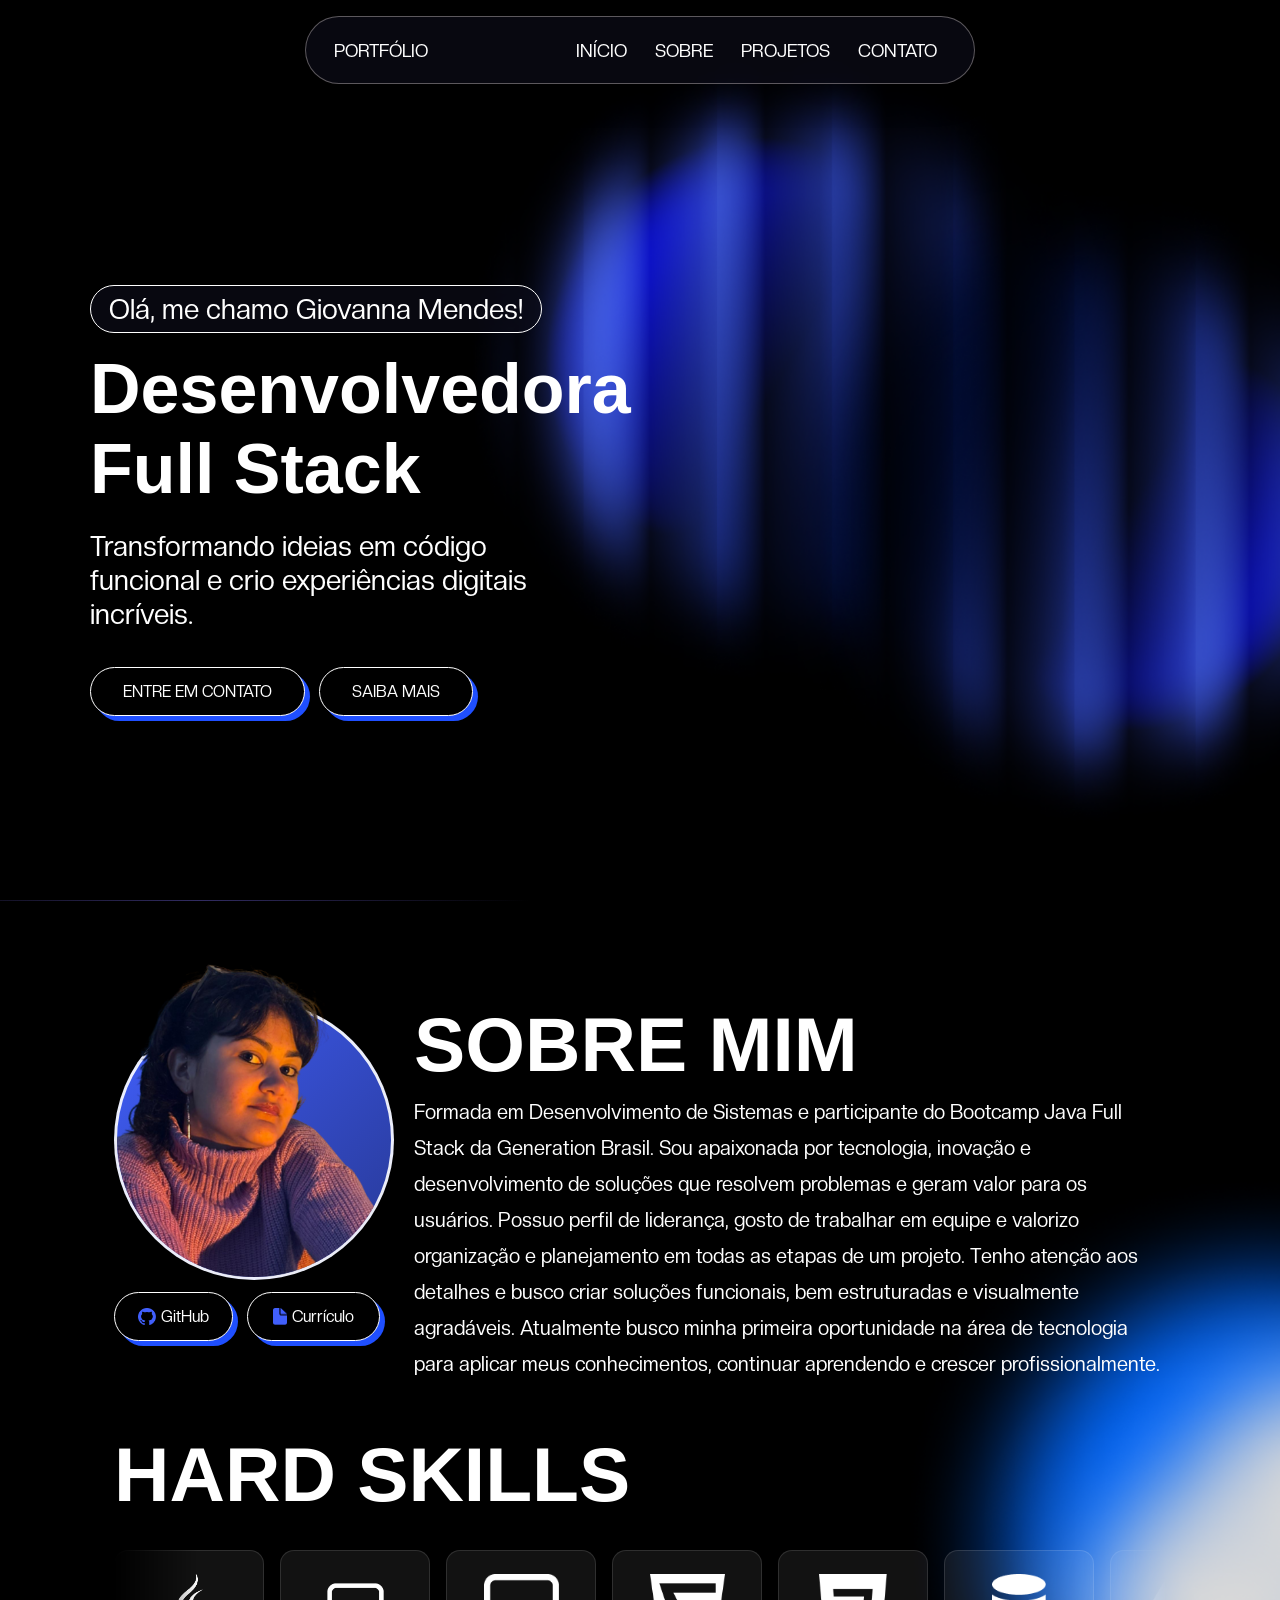
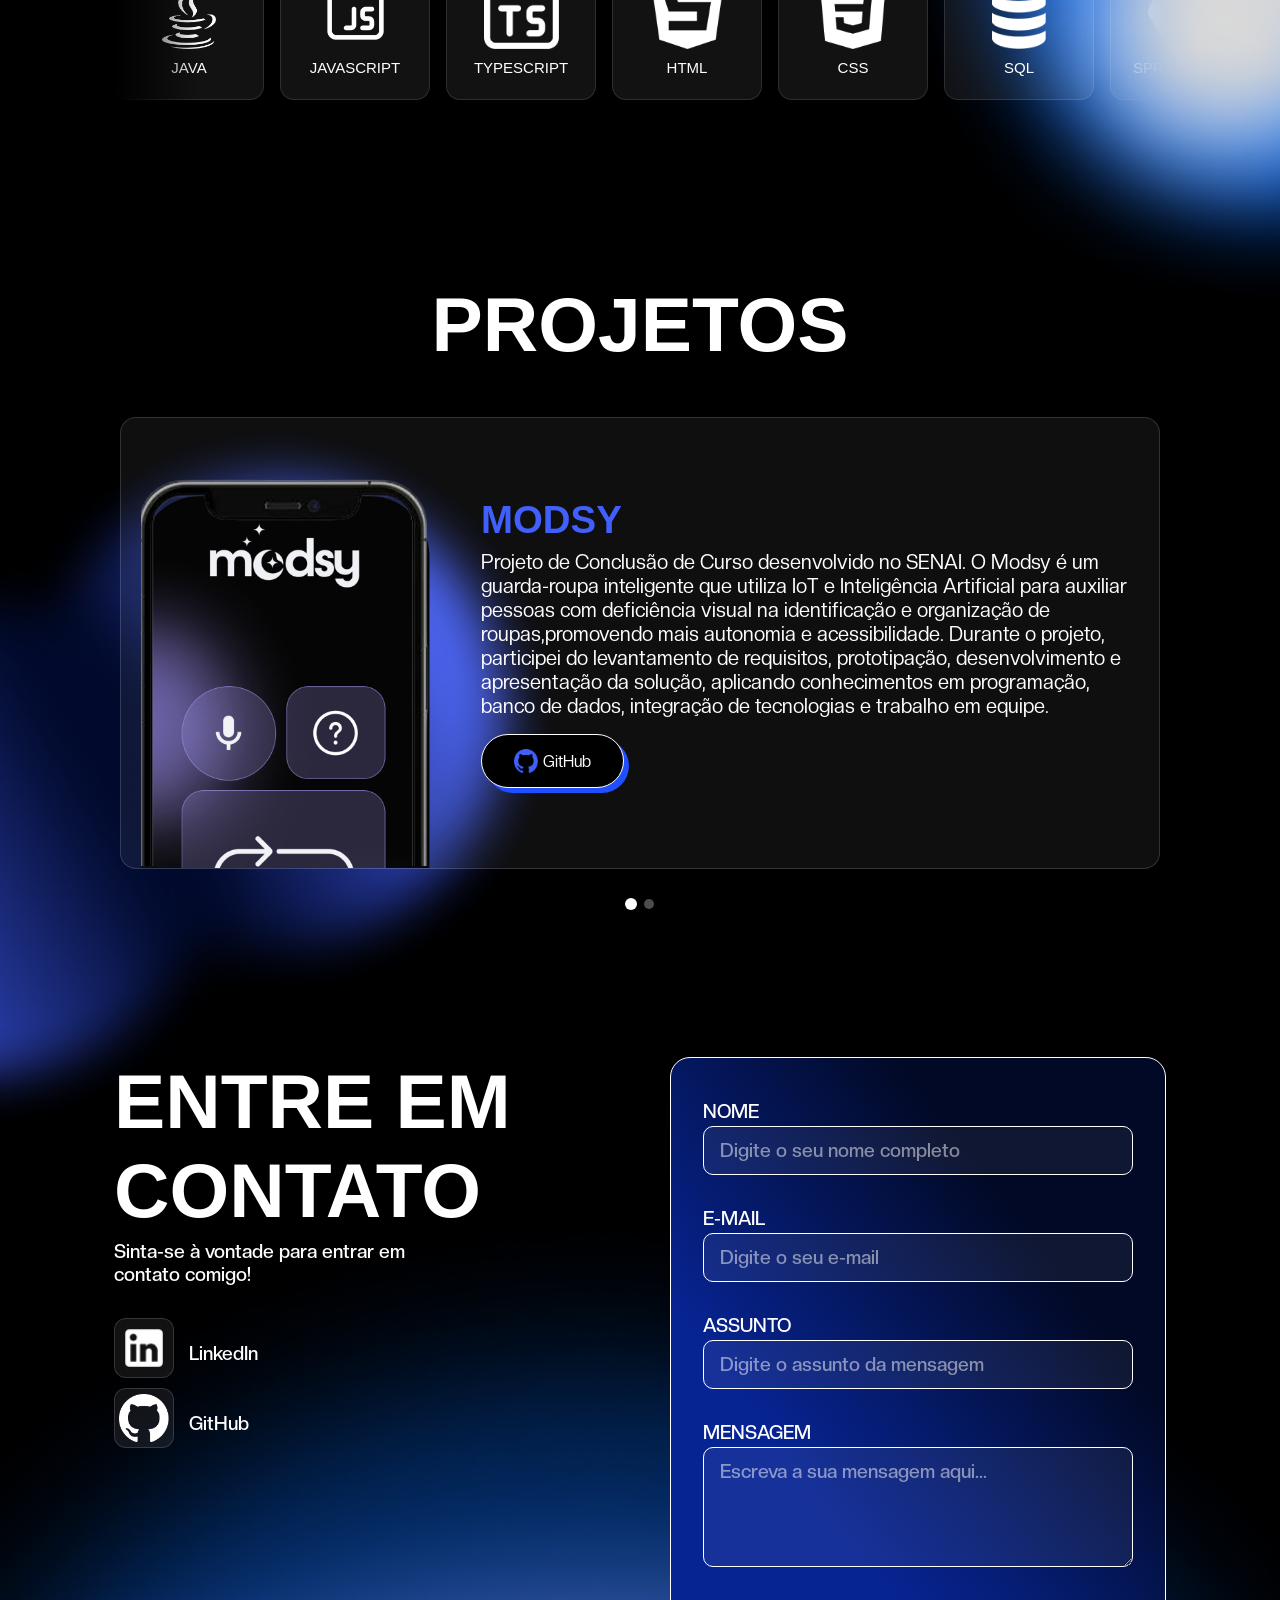
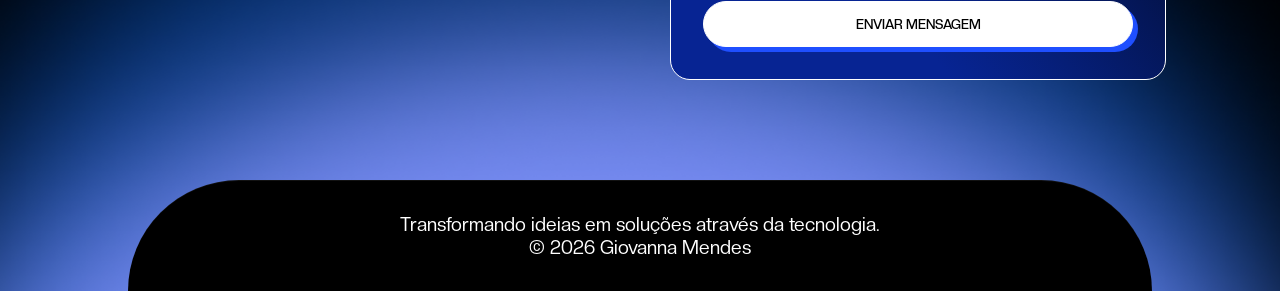
==== index.html @ fb99b24f "final" ====
<!DOCTYPE html>
<html lang="pt-br">

<head>

    <meta charset="UTF-8">

    <meta name="viewport" content="width=device-width, initial-scale=1.0">

    <meta name="author" content="Giovanna Mendes">
    <meta name="description" content="Portfólio da Giovanna Mendes, 
                desenvolvedor Full Stack especializado em criar experiências 
                digitais incríveis. Conheça meus projetos e entre em contato.">
    <meta name="robots" content="index, follow">

    <link rel="stylesheet" href="style.css">
    <link rel="icon" type="image/svg+xml" href="./assets/img/icon.png">
    <link rel="stylesheet" href="https://cdn.jsdelivr.net/npm/swiper@11/swiper-bundle.min.css" />

    <script src="https://cdn.jsdelivr.net/npm/swiper@11/swiper-bundle.min.js"></script>
    <title>Portfólio Giovanna Mendes</title>
</head>

<body>

    <header>
        <div class="menu-content">
            <a href="index.html" id="titulo">PORTFÓLIO</a>
        </div>

        <menu>
            <nav>
                <ul class="menu-list">
                    <li><a href="#hero">INÍCIO </a></li>
                    <li><a href="#about">SOBRE</a></li>
                    <li><a href="#projects">PROJETOS</a></li>
                    <li><a href="#contact">CONTATO</a></li>

                </ul>
            </nav>
        </menu>

    </header>

    <main>

        <section id="hero" class="section-container hero-container">

            <article class="hero-content">
                <span>Olá, me chamo Giovanna Mendes!</span>
                <h1>Desenvolvedora Full Stack</h1>
                <p>Transformando ideias em código funcional e crio experiências digitais <br>incríveis.</p>

                <div class=button-container>
                    <a href="#contact" class="botao">ENTRE EM CONTATO</a>
                    <a href="#about" class="botao-outline">SAIBA MAIS</a>
                </div>

            </article>

        </section>

        <section id="about" class="section-container about-container">

            <div class="about-header-left">
                <figure class="about-image">
                    <img src="./assets/img/perfil.png" alt="foto de perfil">
                </figure>
                <div class="about-buttons-data">
                    <a href="https://github.com/GiMendescCodes" target="_blank" class="botao">
                        <img src="assets/icons/githubA.png" alt="">
                        GitHub
                    </a>

                    <a href="assets/CVGiovannaMendes (10).pdf.pdf" target="_blank" class="botao-outline">
                        <img src="assets/icons/curriculo.png" alt="">
                        Currículo
                    </a>
                </div>
            </div>

            <article class="about-content">
                <h2>SOBRE MIM</h2>
                <p>Formada em Desenvolvimento de Sistemas e participante do Bootcamp Java Full Stack da Generation
                    Brasil. Sou apaixonada por tecnologia, inovação e desenvolvimento de soluções que resolvem problemas
                    e geram valor para os usuários.
                    Possuo perfil de liderança, gosto de trabalhar em equipe e valorizo organização e planejamento em
                    todas as etapas de um projeto. Tenho atenção aos detalhes e busco criar soluções funcionais, bem
                    estruturadas e visualmente agradáveis.
                    Atualmente busco minha primeira oportunidade na área de tecnologia para aplicar meus conhecimentos,
                    continuar aprendendo e crescer profissionalmente.</p>
                </div>
            </article>

            <h2 class="Thardsillks">HARD SKILLS</h2>

            <div class="carousel-hardSkills">

                <div class="group">
                    <div class="card">
                        <img src="assets/icons/hardSkills/java.png" alt="">
                        <p>JAVA</p>
                    </div>
                    <div class="card">
                        <img src="assets/icons/hardSkills/js.png" alt="">
                        <p>JAVASCRIPT</p>
                    </div>
                    <div class="card">
                        <img src="assets/icons/hardSkills/ts.png" alt="">
                        <p>TYPESCRIPT</p>
                    </div>
                    <div class="card">
                        <img src="assets/icons/hardSkills/html.png" alt="">
                        <p>HTML</p>
                    </div>
                    <div class="card">
                        <img src="assets/icons/hardSkills/css.png" alt="">
                        <p>CSS</p>
                    </div>
                    <div class="card">
                        <img src="assets/icons/hardSkills/sql.png" alt="">
                        <p>SQL</p>
                    </div>
                    <div class="card">
                        <img src="assets/icons/hardSkills/springB.png" alt="">
                        <p>SPRING BOOT</p>
                    </div>
                    <div class="card">
                        <img src="assets/icons/hardSkills/springS.png" alt="">
                        <p>SPRING SECURITY</p>
                    </div>
                    <div class="card">
                        <img src="assets/icons/hardSkills/node.png" alt="">
                        <p>NODE.JS</p>
                    </div>
                    <div class="card">
                        <img src="assets/icons/hardSkills/mysql.png" alt="">
                        <p>MYSQL</p>
                    </div>
                    <div class="card">
                        <img src="assets/icons/hardSkills/firebase.png" alt="">
                        <p>FIREBASE</p>
                    </div>
                    <div class="card">
                        <img src="assets/icons/hardSkills/xamp.png" alt="">
                        <p>XAMPP</p>
                    </div>
                    <div class="card">
                        <img src="assets/icons/hardSkills/git.png" alt="">
                        <p>GIT</p>
                    </div>
                    <div class="card">
                        <img src="assets/icons/hardSkills/github.png" alt="">
                        <p>GITHUB</p>
                    </div>
                    <div class="card">
                        <img src="assets/icons/hardSkills/figma.png" alt="">
                        <p>FIGMA</p>
                    </div>
                    <div class="card">
                        <img src="assets/icons/hardSkills/insomnia.png" alt="">
                        <p>INSOMNIA</p>
                    </div>
                </div>

                <div class="group" aria-hidden="true">
                    <div class="card">
                        <img src="assets/icons/hardSkills/java.png" alt="">
                        <p>JAVA</p>
                    </div>
                    <div class="card">
                        <img src="assets/icons/hardSkills/js.png" alt="">
                        <p>JAVASCRIPT</p>
                    </div>
                    <div class="card">
                        <img src="assets/icons/hardSkills/ts.png" alt="">
                        <p>TYPESCRIPT</p>
                    </div>
                    <div class="card">
                        <img src="assets/icons/hardSkills/html.png" alt="">
                        <p>HTML</p>
                    </div>
                    <div class="card">
                        <img src="assets/icons/hardSkills/css.png" alt="">
                        <p>CSS</p>
                    </div>
                    <div class="card">
                        <img src="assets/icons/hardSkills/sql.png" alt="">
                        <p>SQL</p>
                    </div>
                    <div class="card">
                        <img src="assets/icons/hardSkills/springB.png" alt="">
                        <p>SPRING BOOT</p>
                    </div>
                    <div class="card">
                        <img src="assets/icons/hardSkills/springS.png" alt="">
                        <p>SPRING SECURITY</p>
                    </div>
                    <div class="card">
                        <img src="assets/icons/hardSkills/node.png" alt="">
                        <p>NODE.JS</p>
                    </div>
                    <div class="card">
                        <img src="assets/icons/hardSkills/mysql.png" alt="">
                        <p>MYSQL</p>
                    </div>
                    <div class="card">
                        <img src="assets/icons/hardSkills/firebase.png" alt="">
                        <p>FIREBASE</p>
                    </div>
                    <div class="card">
                        <img src="assets/icons/hardSkills/xamp.png" alt="">
                        <p>XAMPP</p>
                    </div>
                    <div class="card">
                        <img src="assets/icons/hardSkills/git.png" alt="">
                        <p>GIT</p>
                    </div>
                    <div class="card">
                        <img src="assets/icons/hardSkills/github.png" alt="">
                        <p>GITHUB</p>
                    </div>
                    <div class="card">
                        <img src="assets/icons/hardSkills/figma.png" alt="">
                        <p>FIGMA</p>
                    </div>
                    <div class="card">
                        <img src="assets/icons/hardSkills/insomnia.png" alt="">
                        <p>INSOMNIA</p>
                    </div>
                </div>

            </div>
        </section>

        <section id="projects" class="section-container projects-container">
            <h2>PROJETOS</h2>

            <div class="swiper projects-swiper">
                <div class="swiper-wrapper">

                    <!-- Card 1 -->
                    <div class="swiper-slide">
                        <article class="project-card">
                            <figure class="project-image">
                                <img src="./assets/icons/projetos/celularModsy.png" alt="Projeto Modsy">
                            </figure>

                            <div class="project-content">
                                <div class="text-project">
                                    <h3>MODSY</h3>
                                    <p>Projeto de Conclusão de Curso desenvolvido no SENAI. O Modsy é um guarda-roupa
                                        inteligente que utiliza IoT e Inteligência Artificial para auxiliar pessoas com
                                        deficiência visual na identificação e organização de roupas,promovendo mais
                                        autonomia e acessibilidade. Durante o projeto, participei do levantamento de
                                        requisitos, prototipação, desenvolvimento e apresentação da solução, aplicando
                                        conhecimentos em programação, banco de dados, integração de tecnologias e
                                        trabalho
                                        em equipe.</p>
                                </div>

                                <div class="project-buttons">
                                    <a href="https://github.com/GiMendescCodes/modsy-app-final" target="_blank"
                                        class="botao">
                                        <img src="assets/icons/githubA.png" alt="">
                                        GitHub
                                    </a>
                                </div>
                            </div>
                        </article>
                    </div>

                    <!-- Card 2 -->
                    <div class="swiper-slide">
                        <article class="project-card">
                            <figure class="project-image">
                                <img src="./assets/icons/projetos/celularprojeto2.png" alt="Projeto Lorem Ipsum">
                            </figure>

                            <div class="project-content">
                                <h3>Lorem Ipsum</h3>
                                <p>Lorem ipsum mi duis non eget lectus vestibulum dui at cursus maecenas pellentesque
                                    suscipit ipsum scelerisque ut dignissim tempor metus integer sapien ullamcorper
                                    lacus amet est tempor in potenti enim.</p>

                                <div class="project-buttons">
                                    <a href="#" target="_blank" class="botao"><img src="assets/icons/githubA.png"
                                            alt=""> GitHub</a>
                                </div>
                            </div>
                        </article>
                    </div>

                </div>

                <!-- Bolinhas -->
                <div class="swiper-pagination"></div>
            </div>
        </section>

        <section id="contact" class="section-container contact-container">

            <article class="contact-info">
                <h2>ENTRE EM CONTATO</h2>
                <p>Sinta-se à vontade para entrar em <br>contato comigo!</p>

                <div class="social-container">
                    <div class="contatoRedes">
                        <a href="https://www.linkedin.com/in/giovannasilvamendes/" target="_blank" class="social-icon"
                            aria-label="LinkedIn">
                            <img src="./assets/icons/contato/linkedin.png" alt="LinkedIn">
                        </a>
                        <p>LinkedIn</p>
                    </div>

                    <div class="contatoRedes">
                        <a href="https://github.com/GiMendescCodes" target="_blank" class="social-icon"
                            aria-label="GitHub">
                            <img src="./assets/icons/contato/githubB.png" alt="GitHub">
                        </a>
                        <p>GitHub</p>
                    </div>
                </div>
            </article>

            <form id="formulario" action="https://formsubmit.co/silvamendesgiovanna67@gmail.com" method="POST">

                <input type="hidden" name="_next" value="https://gimendesccodes.github.io/portfolioGen/success">
                <input type="hidden" name="_captcha" value="false">

                <label for="nome">Nome</label>
                <input id="nome" name="nome" type="text" placeholder="Digite o seu nome completo">
                <span id="erro-nome"></span>

                <label for="email">E-mail</label>
                <input id="email" name="email" type="text" placeholder="Digite o seu e-mail">
                <span id="erro-email"></span>

                <label for="assunto">Assunto</label>
                <input id="assunto" name="assunto" type="text" placeholder="Digite o assunto da mensagem">
                <span id="erro-assunto"></span>

                <label for="mensagem">Mensagem</label>
                <textarea id="mensagem" name="mensagem" placeholder="Escreva a sua mensagem aqui..."></textarea>
                <span id="erro-mensagem"></span>

                <button class="botao" type="submit">ENVIAR MENSAGEM</button>
            </form>
        </section>

    </main>

    <footer>
        Transformando ideias em soluções através da tecnologia.
        <br>© 2026 Giovanna Mendes
    </footer>

    <script src="script.js"></script>
</body>

</html>
---- style.css ----
/* =============================================
   RESET & BASE
   ============================================= */
*,
*::before,
*::after {
    margin: 0;
    padding: 0;
    box-sizing: border-box;
}

@font-face {
    font-family: 'Fonte-titulo';
    src: url('assets/fontes/monofontorg.otf') format('opentype');
    font-weight: normal;
    font-style: normal;
}

@font-face {
    font-family: 'Fonte-textoRegular';
    src: url('assets/fontes/CreatoDisplay-Regular.otf') format('opentype');
    font-weight: normal;
    font-style: normal;
}

@font-face {
    font-family: 'Fonte-textoMedia';
    src: url('assets/fontes/CreatoDisplay-Medium.otf') format('opentype');
    font-weight: normal;
    font-style: normal;
}

html {
    scroll-behavior: smooth;
}

body {
    background-image: url('./assets/img/fundo (2).png');
    background-size: cover;
    background-position: center;
    color: white;
    min-height: 100vh;
    overflow-x: hidden;
}

a {
    text-decoration: none;
    color: inherit;
}

ul {
    list-style: none;
}

img {
    max-width: 100%;
    display: block;
}

/* =============================================
   HEADER
   ============================================= */

header {
    position: fixed;
    top: 16px;
    left: 50%;
    transform: translateX(-50%);
    width: min(calc(100% - 48px), 670px);
    height: 68px;
    display: flex;
    align-items: center;
    justify-content: space-between;
    padding: 0 28px;
    z-index: 1000;
    background: rgba(15, 15, 30, 0.55);
    backdrop-filter: blur(18px);
    -webkit-backdrop-filter: blur(18px);
    border: 0.5px solid rgba(230, 220, 220, 0.377);
    border-radius: 35px;
    box-shadow: 0 8px 32px rgba(0, 0, 0, 0.4);
}

#titulo {
    font-size: 1.125rem;
    color: #fff;
    font-family: 'Fonte-textoRegular', sans-serif;
}

.menu-list {
    display: flex;
    gap: 10px;
    align-items: center;
}

.menu-list li a {
    font-size: 1.125rem;
    color: white;
    font-family: 'Fonte-textoRegular', sans-serif;
    padding: 4px 8px;
    border: 1px solid transparent;
    border-radius: 20px;
    transition: border-color 0.3s ease;
}

.menu-list li a:hover {
    border-color: white;
}

/* =============================================
   LAYOUT
   ============================================= */

.section-container {
    width: 100%;
    max-width: 1100px;
    margin: 0 auto;
    padding: 0 24px;
}

main {
    padding-top: 100px;
}

/* =============================================
   HERO
   ============================================= */

.hero-container {
    min-height: calc(100vh - 100px);
    display: flex;
    align-items: center;
    padding: 60px 0;
}

.hero-content {
    max-width: 600px;
}

.hero-content span {
    display: inline-block;
    font-size: 1.75rem;
    color: white;
    margin-bottom: 16px;
    font-family: 'Fonte-textoRegular', sans-serif;
    background: rgba(15, 15, 30, 0.55);
    backdrop-filter: blur(18px);
    -webkit-backdrop-filter: blur(18px);
    border-radius: 42px;
    border: 0.5px solid #ffffff;
    padding: 6px 18px;
}

.hero-content h1 {
    font-family: 'Fonte-titulo', sans-serif;
    font-size: clamp(2.4rem, 6vw, 4.375rem);
    color: #fff;
    margin-bottom: 20px;
}

.hero-content p {
    font-family: 'Fonte-textoRegular', sans-serif;
    font-size: 1.75rem;
    color: white;
    margin-bottom: 36px;
    max-width: 480px;
}

.button-container {
    display: flex;
    gap: 14px;
    flex-wrap: wrap;
}

/* =============================================
   BUTTONS
   ============================================= */

.botao,
.botao-outline {
    display: inline-flex;
    align-items: center;
    justify-content: center;
    padding: 14px 32px;
    background: #000;
    color: #fff;
    border: 1px solid #fff;
    border-radius: 999px;
    font-family: 'Fonte-textoRegular', sans-serif;
    box-shadow: 5px 5px 0 #1f4fff;
    transition: transform 0.2s ease;
}

.botao:hover,
.botao-outline:hover {
    transform: translateY(-2px);
}

.botao img,
.botao-outline img {
    width: 18px;
    height: 18px;
    object-fit: contain;
    margin-right: 5px;
}

.botao-sm {
    padding: 10px 16px;
}

/* =============================================
   ABOUT
   ============================================= */

.about-container {
    padding-top: 100px;
    padding-bottom: 60px;
    display: grid;
    grid-template-columns: 240px 1fr;
    gap: 48px 60px;
    align-items: start;
}

.about-image {
    width: 280px;
    height: 280px;
    border-radius: 50%;
    overflow: visible;
    position: relative;
    background: linear-gradient(135deg, #415FFB 0%, #273895 100%);
    border: 3px solid rgba(255, 255, 255, .9);
}

.about-image img {
    position: absolute;
    bottom: 0;
    left: 50%;
    transform: translateX(-50%);
    width: 115%;
    height: auto;
    object-fit: contain;
}

.about-content {
    grid-row: 1;
    grid-column: 2;
}

.about-content h2,
.projects-container h2,
.contact-info h2 {
    font-size: clamp(2.5rem, 6vw, 5rem);
    font-family: 'Fonte-titulo', sans-serif;
    color: #fff;
    margin-bottom: 5px;
}

.Thardsillks {
    font-size: clamp(2.5rem, 6vw, 5rem);
    font-family: 'Fonte-titulo', sans-serif;
    color: #fff;
    margin-bottom: 5px;
    width: 1000px;
}

.about-content p {
    font-size: clamp(0.875rem, 2vw, 1.25rem);
    color: white;
    font-family: 'Fonte-textoRegular', sans-serif;
    line-height: 1.8;
}

.about-buttons-data {
    display: flex;
    gap: 14px;
    flex-wrap: nowrap;
    margin-top: 12px;
}

/* =============================================
   SKILLS CAROUSEL
   ============================================= */

.carousel-hardSkills {
    margin-top: -30px;
    grid-column: 1 / -1;
    width: 100%;
    overflow: hidden;
    display: flex;
    padding: 8px 0 20px;
    mask-image: linear-gradient(to right, transparent, black 8%, black 92%, transparent);
    -webkit-mask-image: linear-gradient(to right, transparent, black 8%, black 92%, transparent);
}

.carousel-hardSkills:hover .group {
    animation-play-state: paused;
}

.group {
    display: flex;
    gap: 16px;
    padding-right: 16px;
    will-change: transform;
    animation: scrolling 20s linear infinite;
}

@keyframes scrolling {
    from { transform: translateX(0); }
    to   { transform: translateX(calc(-100% - 16px)); }
}

.card {
    min-width: 150px;
    height: 150px;
    display: flex;
    flex-direction: column;
    justify-content: center;
    align-items: center;
    gap: 10px;
    flex-shrink: 0;
    background: rgba(255, 255, 255, 0.07);
    border-radius: 14px;
    border: 1px solid rgba(255, 255, 255, 0.12);
    backdrop-filter: blur(6px);
    -webkit-backdrop-filter: blur(6px);
}

.card img {
    width: 75px;
    height: 75px;
    object-fit: contain;
}

.card p {
    font-size: 15px;
    font-family: 'Fonte-titulo', sans-serif;
    color: white;
    text-align: center;
    text-transform: uppercase;
}

/* =============================================
   PROJECTS
   ============================================= */

.projects-container {
    padding: 100px 0;
}

.projects-container h2 {
    text-align: center;
    margin-bottom: 48px;
}

.projects-swiper {
    width: 100%;
    max-width: 1040px;
    margin: 0 auto;
    overflow: hidden;
    padding-bottom: 48px !important;
}

.swiper-slide {
    display: flex;
    justify-content: center;
}

.project-card {
    display: flex;
    align-items: center;
    gap: 30px;
    width: 100%;
    background: rgba(255, 255, 255, 0.06);
    border: 1px solid rgba(255, 255, 255, 0.15);
    border-radius: 16px;
    overflow: hidden;
    backdrop-filter: blur(10px);
    -webkit-backdrop-filter: blur(10px);
}

.project-image {
    width: 290px;
    height: 450px;
    flex-shrink: 0;
    margin-left: 20px;
}

.project-image img {
    width: 100%;
    height: 100%;
    object-fit: cover;
    object-position: top;
}

.project-content {
    padding: 20px;
}

.project-content h3 {
    font-size: clamp(1.6rem, 3vw, 3rem);
    margin-bottom: 8px;
    color: #415FFB;
    font-family: 'Fonte-titulo', sans-serif;
}

.project-content p {
    font-size: clamp(0.95rem, 2vw, 1.25rem);
    margin-bottom: 16px;
    color: #fff;
    font-family: 'Fonte-textoRegular', sans-serif;
}

.project-buttons {
    display: flex;
    gap: 12px;
}

.project-buttons a img {
    width: 24px;
    height: 24px;
}

/* Swiper pagination */
.swiper-pagination {
    display: flex !important;
    justify-content: center;
    align-items: center;
    gap: 8px;
    margin-top: 30px;
    position: relative !important;
    bottom: unset !important;
}

.projects-swiper .swiper-pagination-bullet {
    width: 10px !important;
    height: 10px !important;
    border-radius: 50% !important;
    background: rgba(255, 255, 255, 0.3) !important;
    opacity: 1 !important;
    transition: background 0.3s ease, transform 0.3s ease !important;
    cursor: pointer;
    margin: 0 !important;
}

.projects-swiper .swiper-pagination-bullet-active {
    background: #ffffff !important;
    transform: scale(1.2);
}

/* =============================================
   CONTACT
   ============================================= */

.contact-container {
    padding-bottom: 100px;
    display: grid;
    grid-template-columns: 1fr 1fr;
    gap: 60px;
    align-items: start;
}

.contact-info p {
    font-family: 'Fonte-textoMedia', sans-serif;
    font-size: clamp(1rem, 1.5vw, 1.25rem);
    color: white;
    margin-bottom: 32px;
}

.contatoRedes {
    display: flex;
    align-items: center;
    gap: 10px;
}

.contatoRedes p {
    margin: 0;
    font-family: 'Fonte-textoMedia', sans-serif;
    font-size: clamp(1rem, 1.5vw, 1.25rem);
    color: white;
}

.social-icon {
    display: flex;
    align-items: center;
    justify-content: center;
    width: 60px;
    height: 60px;
    margin-bottom: 10px;
    margin-right: 5px;
    background: rgba(255, 255, 255, 0.07);
    border: 1px solid rgba(255, 255, 255, 0.15);
    border-radius: 12px;
    transition: transform 0.15s ease-in-out;
}

.social-icon:hover {
    transform: translateY(-3px);
}

.social-icon img {
    width: 50px;
    height: 50px;
    object-fit: contain;
}

/* Contact Form */
#formulario {
    display: flex;
    flex-direction: column;
    gap: 3px;
    background: linear-gradient(233deg, rgba(2, 11, 45, 0.85) 28%, rgba(7, 36, 147, 1) 71%);
    border: 0.3px solid white;
    border-radius: 20px;
    padding: 32px;
}

#formulario label {
    font-family: 'Fonte-textoMedia', sans-serif;
    font-size: clamp(1rem, 1.5vw, 1.25rem);
    color: white;
    text-transform: uppercase;
    margin-top: 10px;
}

#formulario label:first-child {
    margin-top: 0;
}

#formulario input,
#formulario textarea {
    background: rgba(255, 255, 255, 0.06);
    border: 0.5px solid white;
    border-radius: 10px;
    padding: 12px 16px;
    font-family: 'Fonte-textoMedia', sans-serif;
    font-size: clamp(1rem, 1.5vw, 1.25rem);
    color: rgb(255, 255, 255);
    outline: none;
    transition: background 0.2s;
    width: 100%;
}

#formulario input::placeholder,
#formulario textarea::placeholder {
    color: rgba(255, 255, 255, 0.5);
}

#formulario input:focus,
#formulario textarea:focus {
    background: rgba(124, 110, 245, 0.08);
}

#formulario textarea {
    resize: vertical;
    min-height: 120px;
}

#formulario span[id^="erro"] {
    font-size: 0.78rem;
        color: white;
    font-family: 'fonte-textoRegular', sans-serif;
    min-height: 16px;
    display: block;
}

#formulario .botao {
    background-color: white;
    color: black;
    margin-top: 12px;
    width: 100%;
    font-family: 'Fonte-textoMedia', sans-serif;
}


/* =============================================
   FOOTER
   ============================================= */

footer {
    background-color: #000;
    border-radius: 500px 500px 0 0;
    width: 80%;
    min-height: 80px;
    margin: 0 auto;
    display: flex;
    justify-content: center;
    align-items: center;
    text-align: center;
    padding: 32px 24px;
    font-size: clamp(1rem, 1.5vw, 1.25rem);
    color: white;
    font-family: 'Fonte-textoRegular', sans-serif;
    border-top: 1px solid rgba(255, 255, 255, 0.07);
}

/* =============================================
   SECTION DIVIDER
   ============================================= */

#about,
#projects,
#contact {
    position: relative;
}

#about::before {
    content: '';
    position: absolute;
    top: 0;
    left: -20%;
    width: 60%;
    height: 1px;
    background: linear-gradient(to right, transparent, rgba(124, 110, 245, 0.4), transparent);
}

/* =============================================
   RESPONSIVO
   ============================================= */

/* Tablet — <= 900px */
@media (max-width: 900px) {
    .about-container {
        grid-template-columns: 180px 1fr;
        gap: 32px 40px;
    }

    .contact-container {
        grid-template-columns: 1fr;
        gap: 48px;
    }
}

/* Mobile — <= 680px */
@media (max-width: 680px) {
    header {
        top: 12px;
        width: calc(100% - 32px);
        padding: 0 18px;
    }

    nav {
        position: fixed;
        top: 0;
        right: -100%;
        width: 70vw;
        max-width: 280px;
        height: 100vh;
        background: rgba(10, 10, 20, 0.97);
        border-left: 1px solid rgba(255, 255, 255, 0.1);
        backdrop-filter: blur(20px);
        -webkit-backdrop-filter: blur(20px);
        display: flex;
        align-items: center;
        justify-content: center;
        transition: right 0.35s ease;
        z-index: 999;
    }

    nav.open {
        right: 0;
    }

    .menu-list {
        flex-direction: column;
        gap: 28px;
        text-align: center;
    }

    .menu-toggle {
        display: flex;
        z-index: 1001;
    }

    .hero-container {
        padding: 40px 0;
        min-height: auto;
    }

    .hero-content h1 {
        font-size: 2.2rem;
    }

    .button-container {
        flex-direction: column;
        gap: 12px;
    }

    .botao,
    .botao-outline {
        width: 100%;
    }

    .about-container {
        grid-template-columns: 1fr;
        gap: 28px;
    }

    .about-image {
        width: 150px;
        height: 150px;
        margin: 0 auto;
    }

    .about-content {
        grid-column: 1;
        grid-row: 2;
        text-align: center;
    }

    .about-buttons-data {
        justify-content: center;
    }

    .card {
        min-width: 100px;
        height: 100px;
    }

    .card img {
        width: 36px;
        height: 36px;
    }

    .swiper-slide {
        flex: 0 0 85vw;
    }

    .contact-container {
        gap: 36px;
    }

    #formulario {
        padding: 22px 18px;
    }

    footer {
        width: 100%;
        border-radius: 0;
    }
}

/* Very small — <= 380px */
@media (max-width: 380px) {
    .hero-content h1 {
        font-size: 1.9rem;
    }

    .card {
        min-width: 88px;
        height: 90px;
    }
}

/* Reduced motion */
@media (prefers-reduced-motion: reduce) {
    .group {
        animation: none;
    }

    * {
        transition-duration: 0.01ms !important;
    }
}
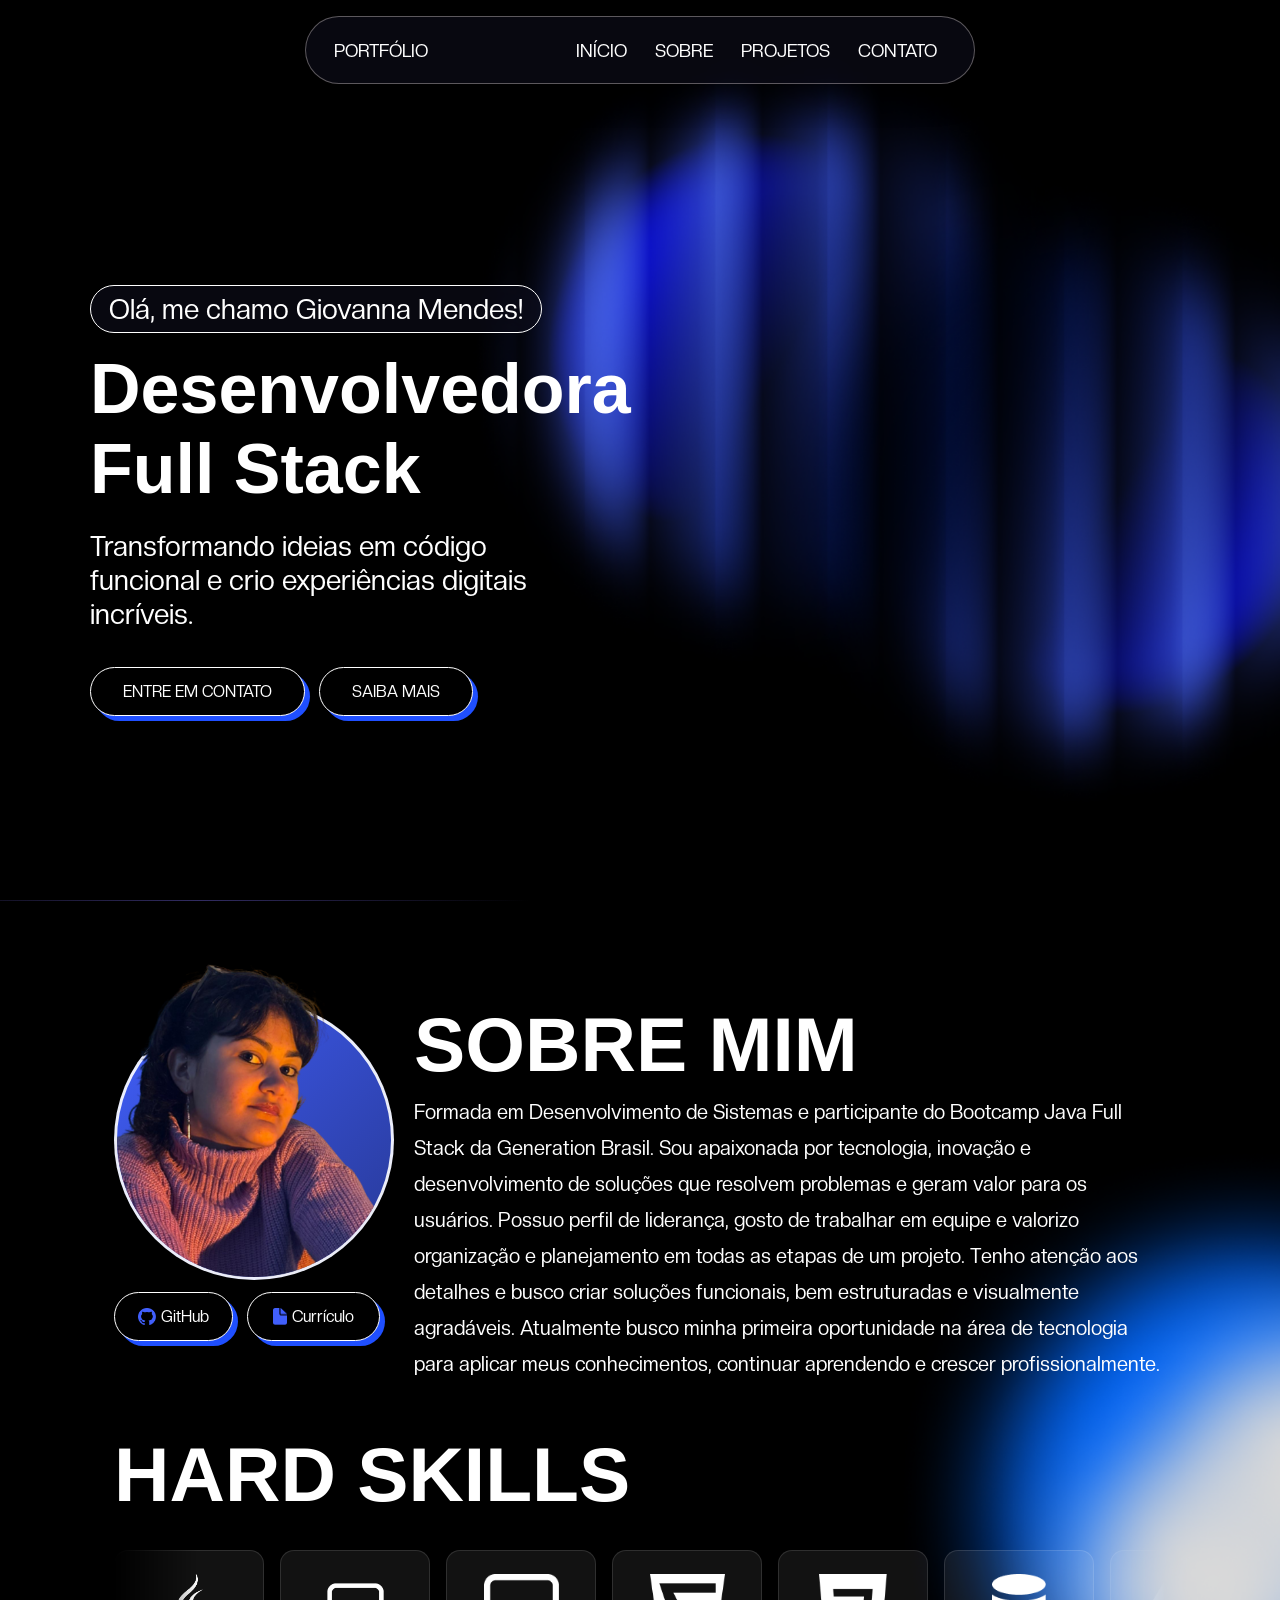
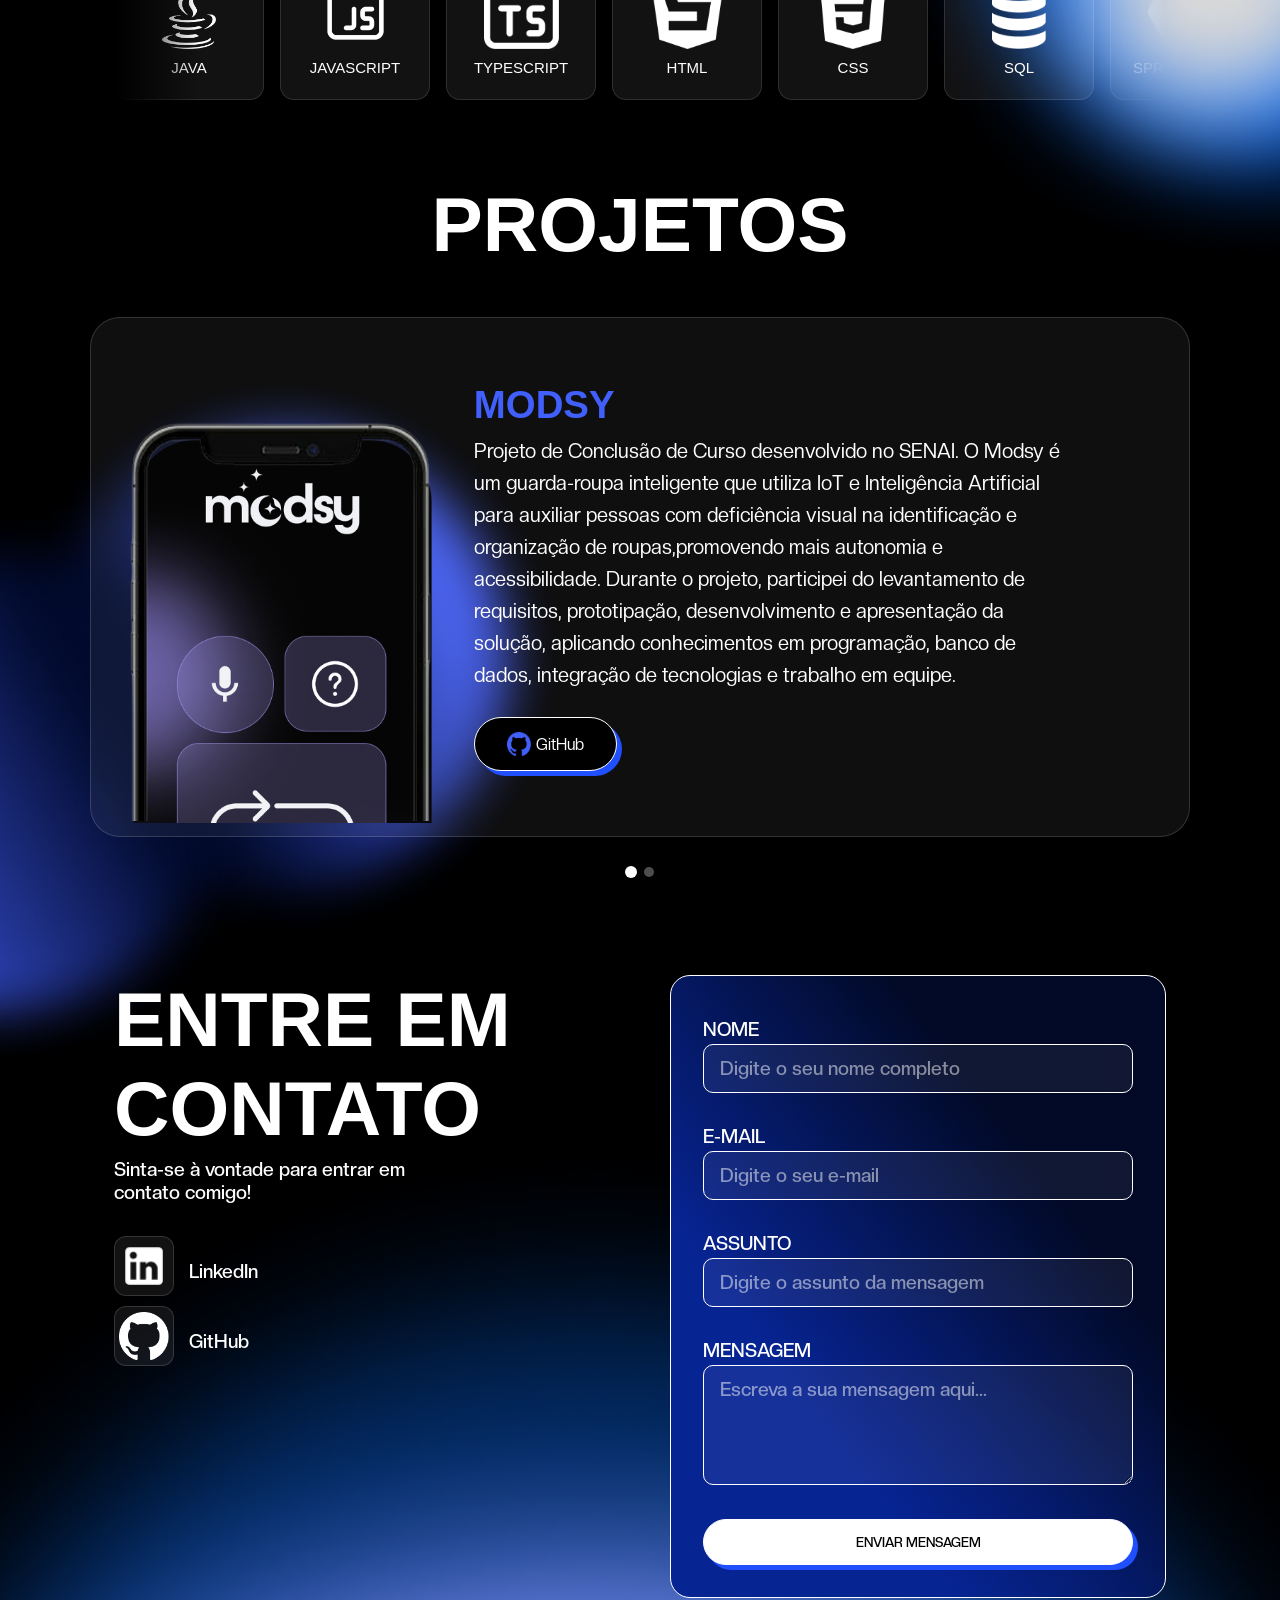
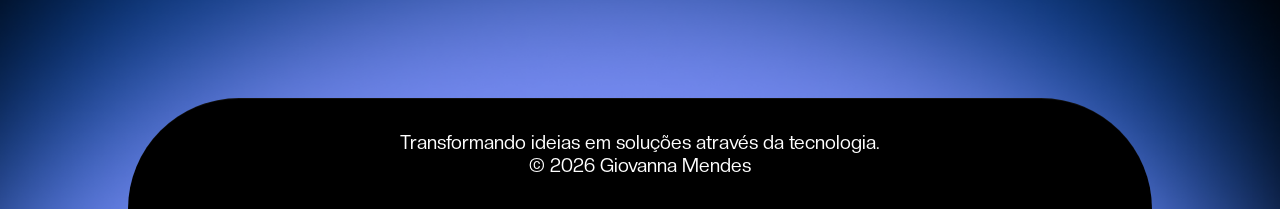
==== commit 9bbbcca2: "ajustes finais" ====
--- a/index.html
+++ b/index.html
@@ -72,7 +72,7 @@
                         GitHub
                     </a>
 
-                    <a href="assets/CVGiovannaMendes (10).pdf.pdf" target="_blank" class="botao-outline">
+                    <a href="assets/CVGiovannaMendes (13).pdf" target="_blank" class="botao-outline">
                         <img src="assets/icons/curriculo.png" alt="">
                         Currículo
                     </a>
@@ -272,20 +272,30 @@
 
                     <!-- Card 2 -->
                     <div class="swiper-slide">
-                        <article class="project-card">
-                            <figure class="project-image">
-                                <img src="./assets/icons/projetos/celularprojeto2.png" alt="Projeto Lorem Ipsum">
+                        <article class="project-card project-card-blog">
+                            <figure class="project-image-blog">
+                                <img src="./assets/img/blogPessoal.png" alt="Projeto blog">
                             </figure>
 
                             <div class="project-content">
-                                <h3>Lorem Ipsum</h3>
-                                <p>Lorem ipsum mi duis non eget lectus vestibulum dui at cursus maecenas pellentesque
-                                    suscipit ipsum scelerisque ut dignissim tempor metus integer sapien ullamcorper
-                                    lacus amet est tempor in potenti enim.</p>
+                                <h3>BLOG PESSOAL</h3>
+                                <p>Aplicação Full Stack com CRUD completo de publicações, usuários e temas. O back-end
+                                    foi desenvolvido em Java com Spring Boot e Spring Security, com API documentada no
+                                    Swagger e testada no Insomnia. O front-end foi criado em React com Axios, enquanto a
+                                    API e o banco de dados estão hospedados no Render. O deploy da interface será
+                                    realizado em breve no Vercel.</p>
 
                                 <div class="project-buttons">
-                                    <a href="#" target="_blank" class="botao"><img src="assets/icons/githubA.png"
-                                            alt=""> GitHub</a>
+                                    <a href="https://github.com/search?q=user%3AGiMendescCodes+topic%3Ablogpessoal&type=repositories"
+                                        target="_blank" class="botao">
+                                        <img src="assets/icons/githubA.png" alt="">
+                                        GitHub
+                                    </a>
+
+                                    <a href="#" class="botao" onclick="deployEmDesenvolvimento(event)">
+                                        <img src="assets/icons/deploy.png" alt="">
+                                        Deploy
+                                    </a>
                                 </div>
                             </div>
                         </article>
--- a/style.css
+++ b/style.css
@@ -260,7 +260,9 @@
     font-family: 'Fonte-titulo', sans-serif;
     color: #fff;
     margin-bottom: 5px;
-    width: 1000px;
+    width: 100%;
+    max-width: 1000px;
+    white-space: nowrap
 }
 
 .about-content p {
@@ -344,6 +346,7 @@
    ============================================= */
 
 .projects-container {
+    margin-top: -100px;
     padding: 100px 0;
 }
 
@@ -354,7 +357,7 @@
 
 .projects-swiper {
     width: 100%;
-    max-width: 1040px;
+    max-width: 1250px;
     margin: 0 auto;
     overflow: hidden;
     padding-bottom: 48px !important;
@@ -370,30 +373,55 @@
     align-items: center;
     gap: 30px;
     width: 100%;
+    min-height: 520px;
+    padding: 20px;
     background: rgba(255, 255, 255, 0.06);
     border: 1px solid rgba(255, 255, 255, 0.15);
-    border-radius: 16px;
-    overflow: hidden;
+    border-radius: 30px;
     backdrop-filter: blur(10px);
     -webkit-backdrop-filter: blur(10px);
-}
-
+    box-sizing: border-box;
+    flex-wrap: wrap;
+}
+.project-card:not(.project-card-blog) .project-content {
+    max-width: 600px;
+
+}
+
+/* Agora o celular pode crescer */
 .project-image {
-    width: 290px;
-    height: 450px;
+    width: clamp(180px, 26vw, 350px);
+    height: clamp(230px, 33vw, 450px);
     flex-shrink: 0;
-    margin-left: 20px;
+    display: flex;
+    align-items: flex-end;
+    justify-content: center;
+    overflow: visible;
 }
 
 .project-image img {
     width: 100%;
-    height: 100%;
-    object-fit: cover;
-    object-position: top;
-}
-
+    height: auto;
+    max-height: clamp(280px, 45vw, 600px);
+    object-fit: contain;
+    object-position: bottom;
+    margin-bottom: -35px;
+}
+
+
+/* CARD 2 — notebook (proporção paisagem, mais largo que alto) */
+.project-image-blog {
+    width: clamp(240px, 36vw, 480px);
+    height: clamp(170px, 26vw, 340px);
+}
+
+/* CONTEÚDO */
 .project-content {
-    padding: 20px;
+    flex: 1;
+    min-width: 0;
+    display: flex;
+    flex-direction: column;
+    justify-content: center;
 }
 
 .project-content h3 {
@@ -408,11 +436,13 @@
     margin-bottom: 16px;
     color: #fff;
     font-family: 'Fonte-textoRegular', sans-serif;
+    line-height: 1.6;
 }
 
 .project-buttons {
     display: flex;
     gap: 12px;
+    margin-top: 10px;
 }
 
 .project-buttons a img {
@@ -437,13 +467,13 @@
     border-radius: 50% !important;
     background: rgba(255, 255, 255, 0.3) !important;
     opacity: 1 !important;
-    transition: background 0.3s ease, transform 0.3s ease !important;
+    transition: background .3s ease, transform .3s ease !important;
     cursor: pointer;
     margin: 0 !important;
 }
 
 .projects-swiper .swiper-pagination-bullet-active {
-    background: #ffffff !important;
+    background: #fff !important;
     transform: scale(1.2);
 }
 
@@ -457,6 +487,7 @@
     grid-template-columns: 1fr 1fr;
     gap: 60px;
     align-items: start;
+    margin-top: -50px;
 }
 
 .contact-info p {
@@ -627,6 +658,34 @@
     .contact-container {
         grid-template-columns: 1fr;
         gap: 48px;
+    }
+
+    .project-card {
+        flex-direction: column;
+        text-align: center;
+        min-height: auto;
+    }
+
+    .project-card:not(.project-card-blog) .project-content {
+        max-width: 100%;
+    }
+
+    .project-content {
+        align-items: center;
+    }
+
+    .project-buttons {
+        justify-content: center;
+    }
+
+    .project-image,
+    .project-image-blog {
+        width: clamp(220px, 55vw, 360px);
+        height: clamp(280px, 60vw, 460px);
+    }
+
+    .project-image-blog {
+        height: clamp(160px, 40vw, 300px);
     }
 }
 
@@ -709,6 +768,17 @@
 
     .about-buttons-data {
         justify-content: center;
+        flex-wrap: wrap;
+    }
+
+    .project-image,
+    .project-image-blog {
+        width: clamp(180px, 70vw, 320px);
+        height: clamp(230px, 78vw, 400px);
+    }
+
+    .project-image-blog {
+        height: clamp(140px, 50vw, 260px);
     }
 
     .card {
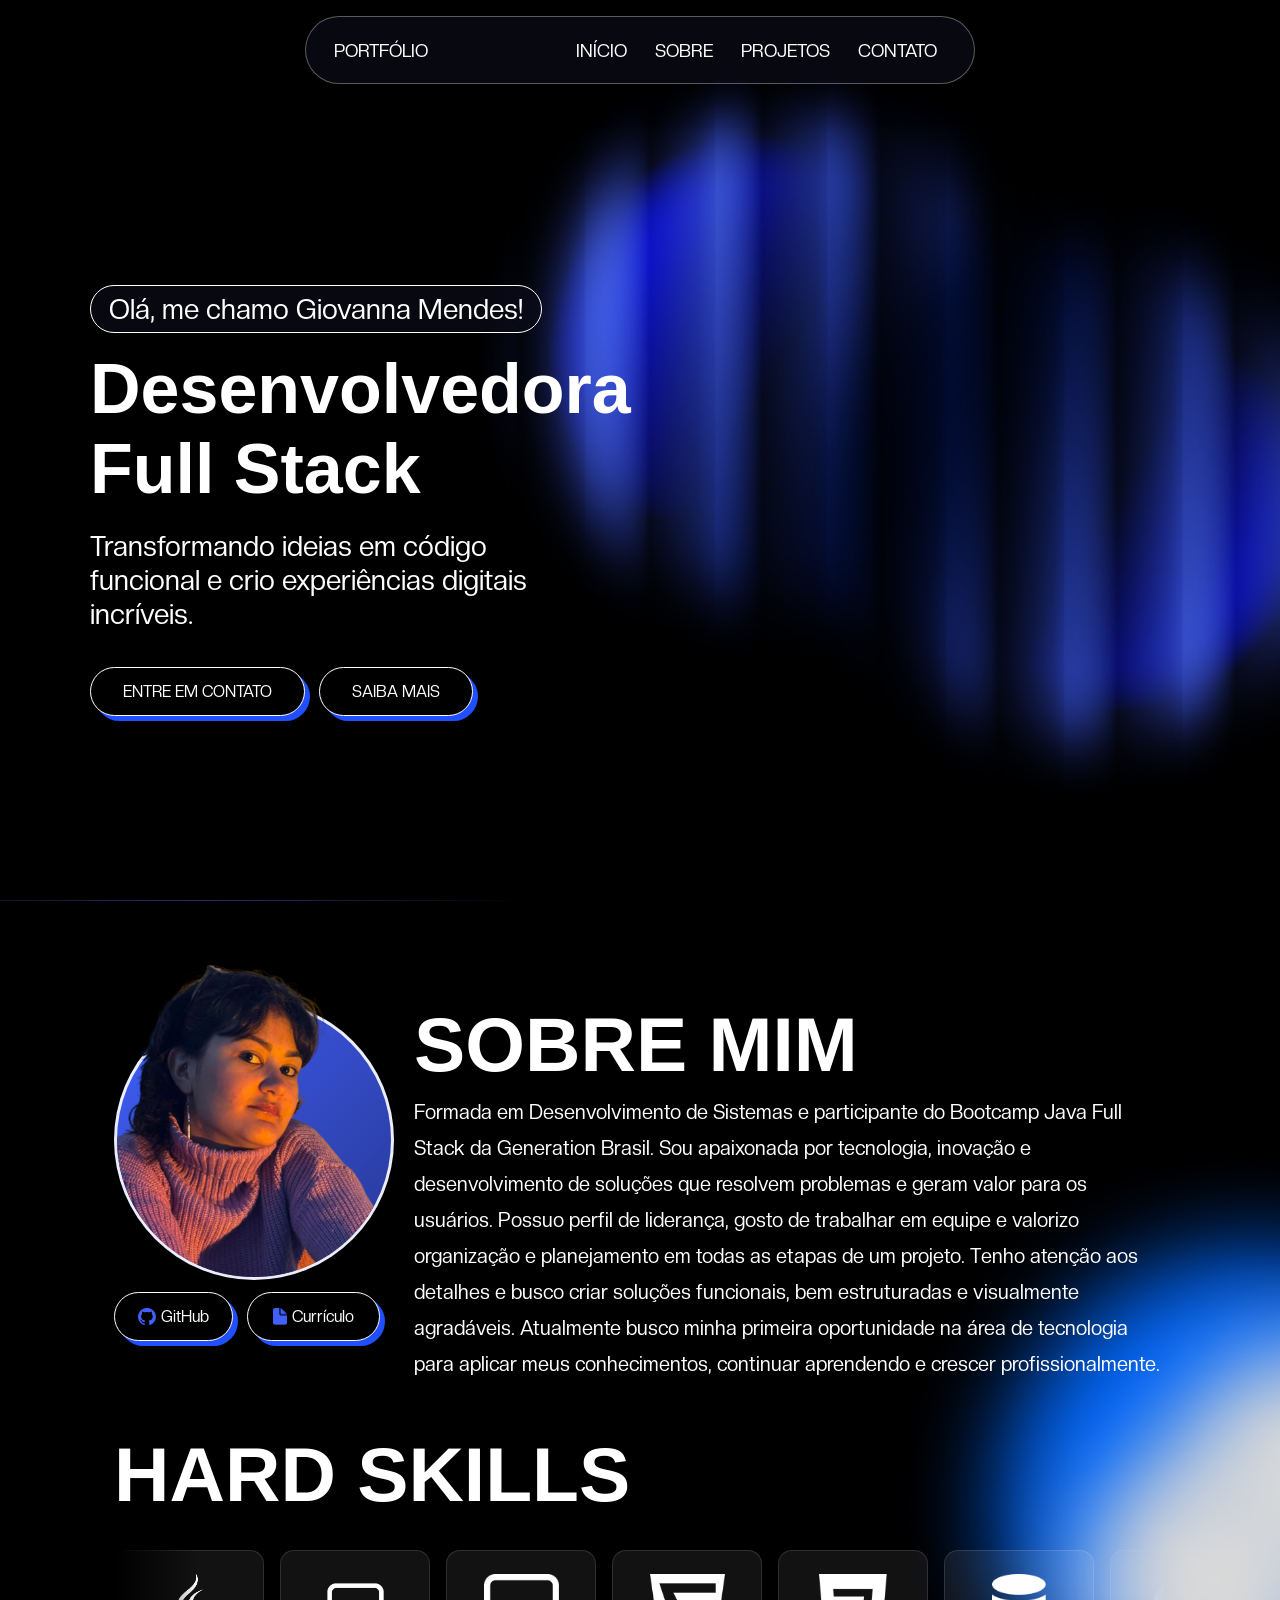
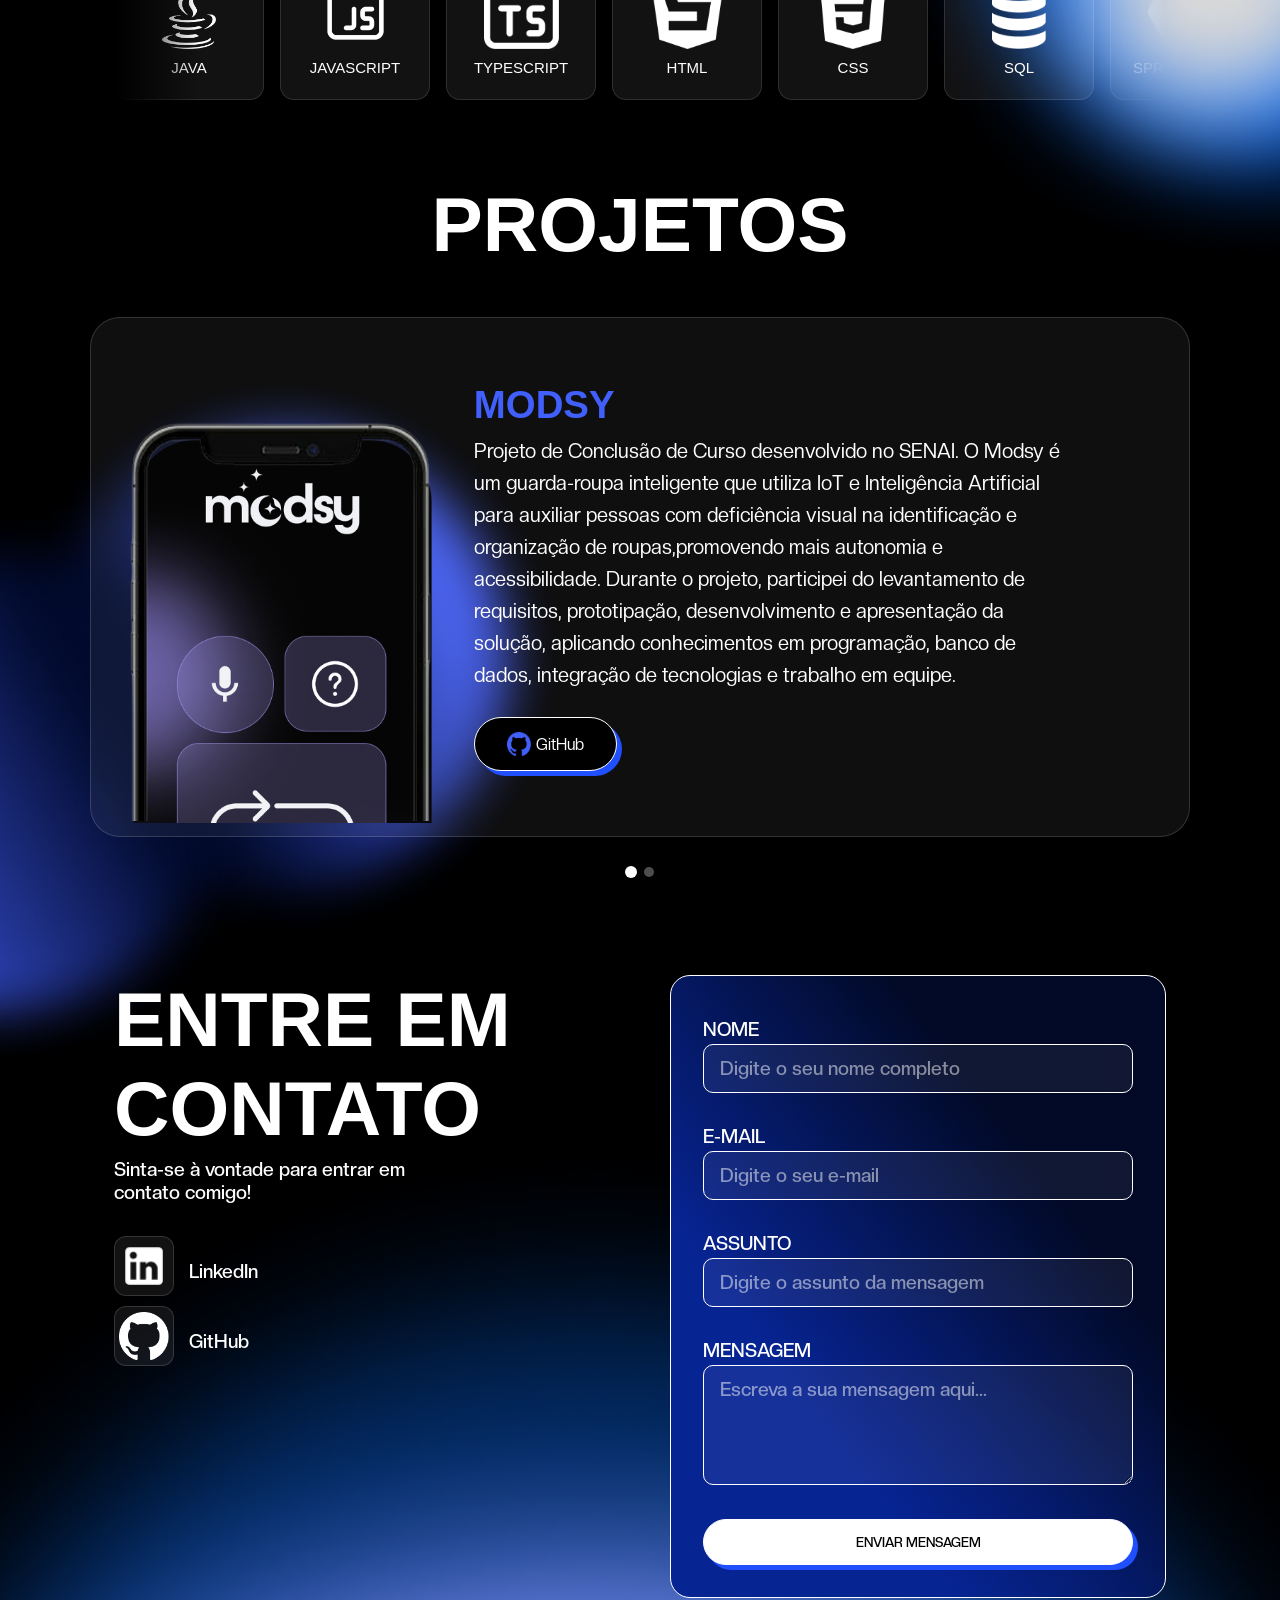
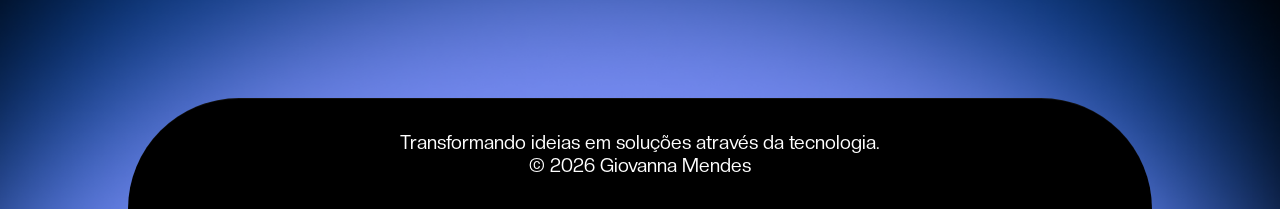
==== commit 16672602: "up" ====
--- a/index.html
+++ b/index.html
@@ -72,7 +72,7 @@
                         GitHub
                     </a>
 
-                    <a href="assets/CVGiovannaMendes (13).pdf" target="_blank" class="botao-outline">
+                    <a href="assets/CVGiovannaMendes.pdf" target="_blank" class="botao-outline">
                         <img src="assets/icons/curriculo.png" alt="">
                         Currículo
                     </a>
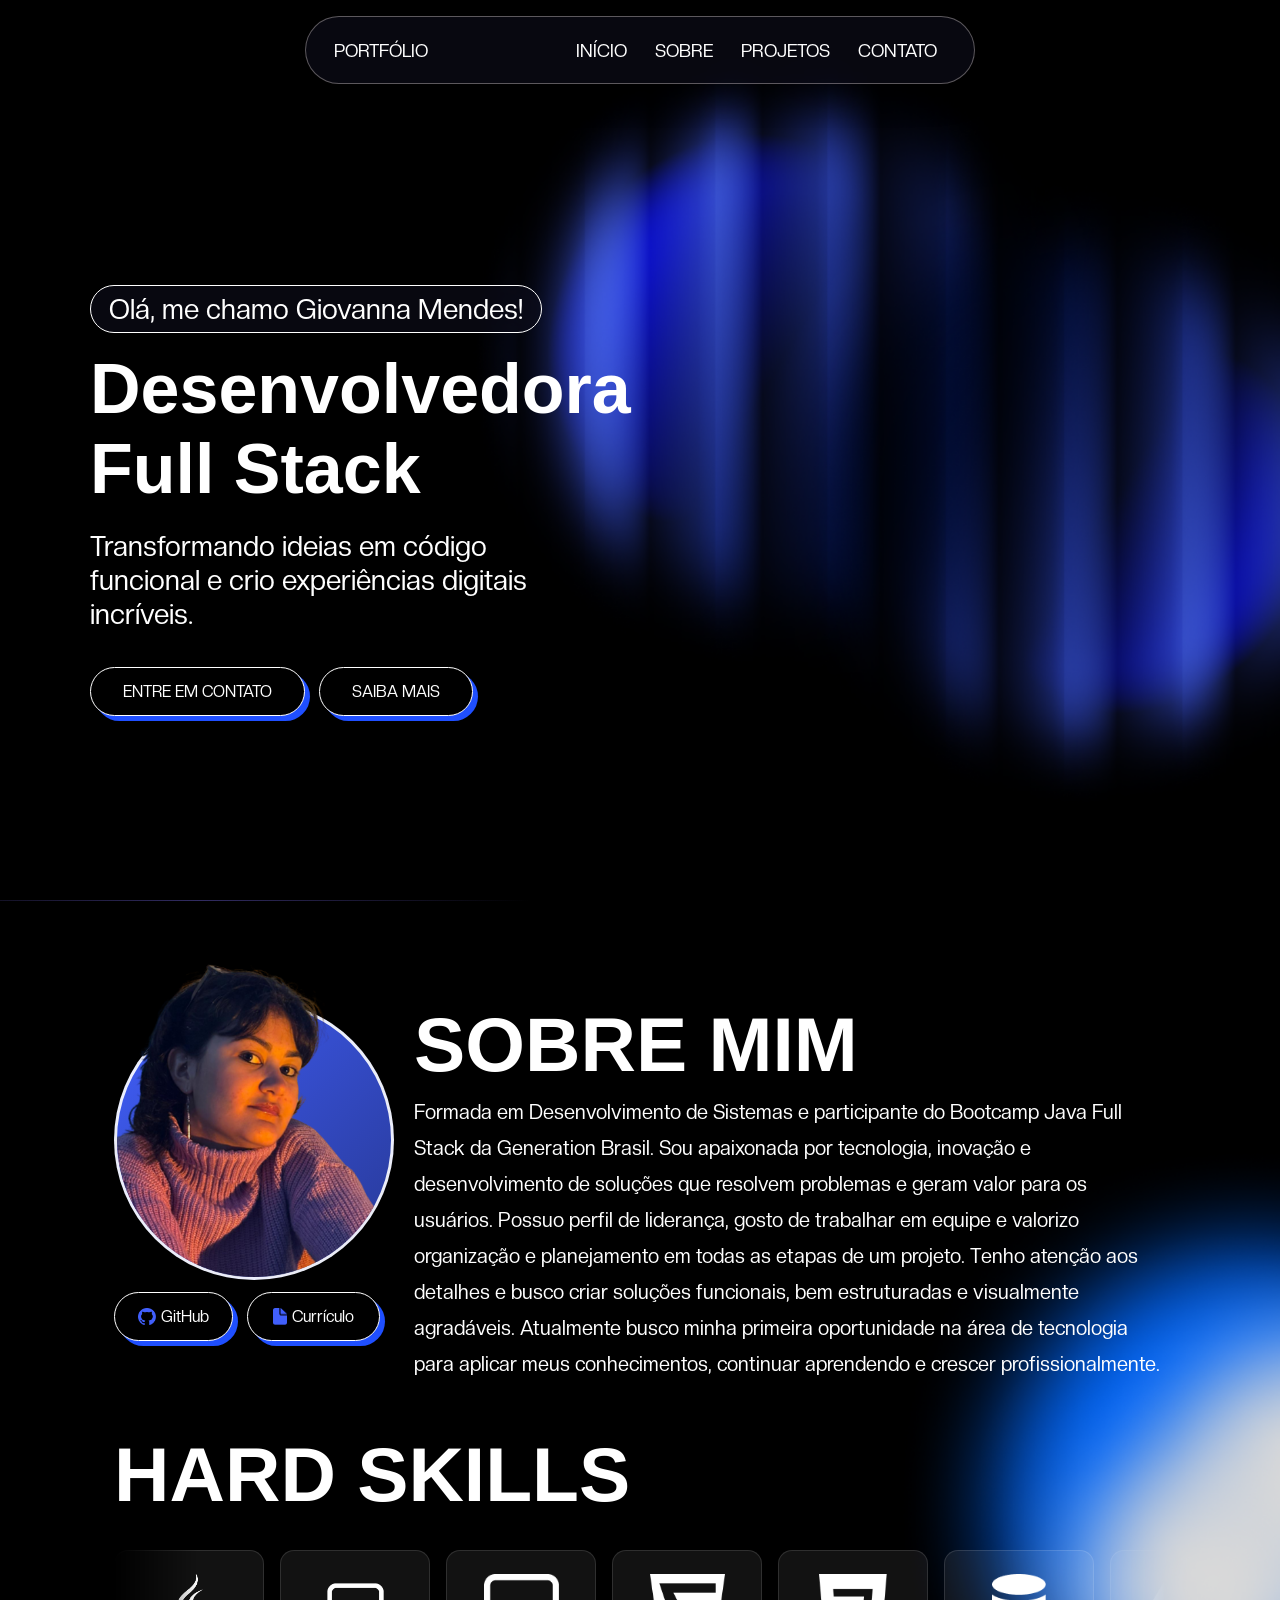
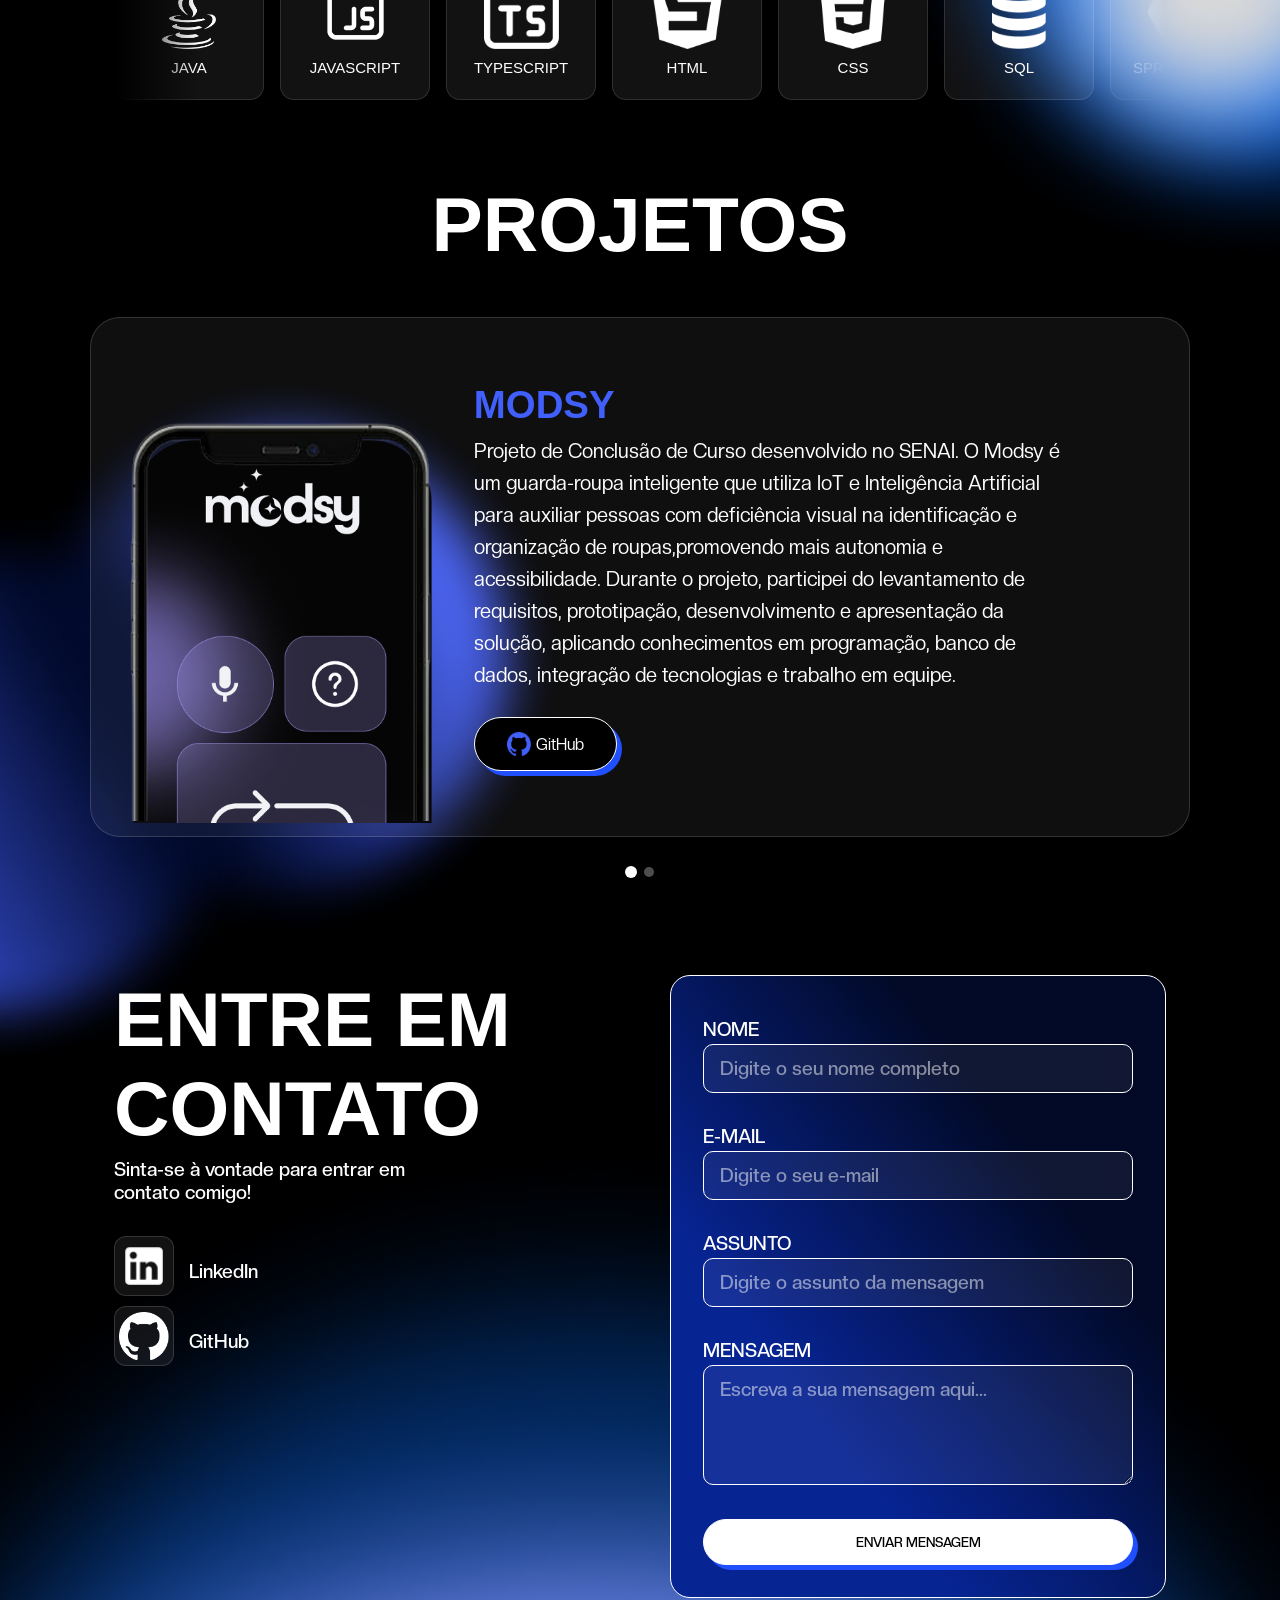
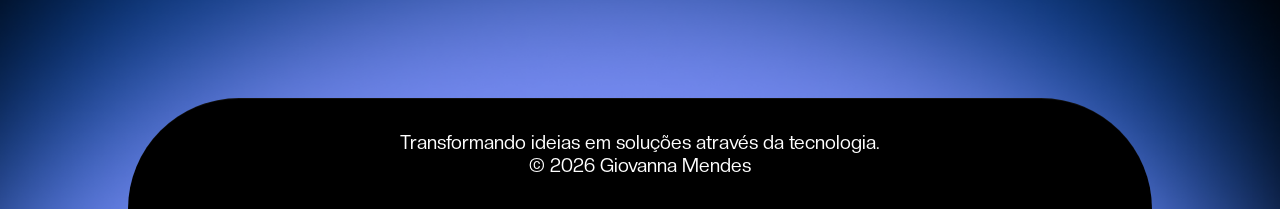
==== commit f533062b: "deploy do projeto atualizado" ====
--- a/index.html
+++ b/index.html
@@ -292,7 +292,8 @@
                                         GitHub
                                     </a>
 
-                                    <a href="#" class="botao" onclick="deployEmDesenvolvimento(event)">
+                                    <a href="https://react-blogpessoal-three.vercel.app/" class="botao" target="_blank"
+                                        rel="noopener noreferrer">
                                         <img src="assets/icons/deploy.png" alt="">
                                         Deploy
                                     </a>
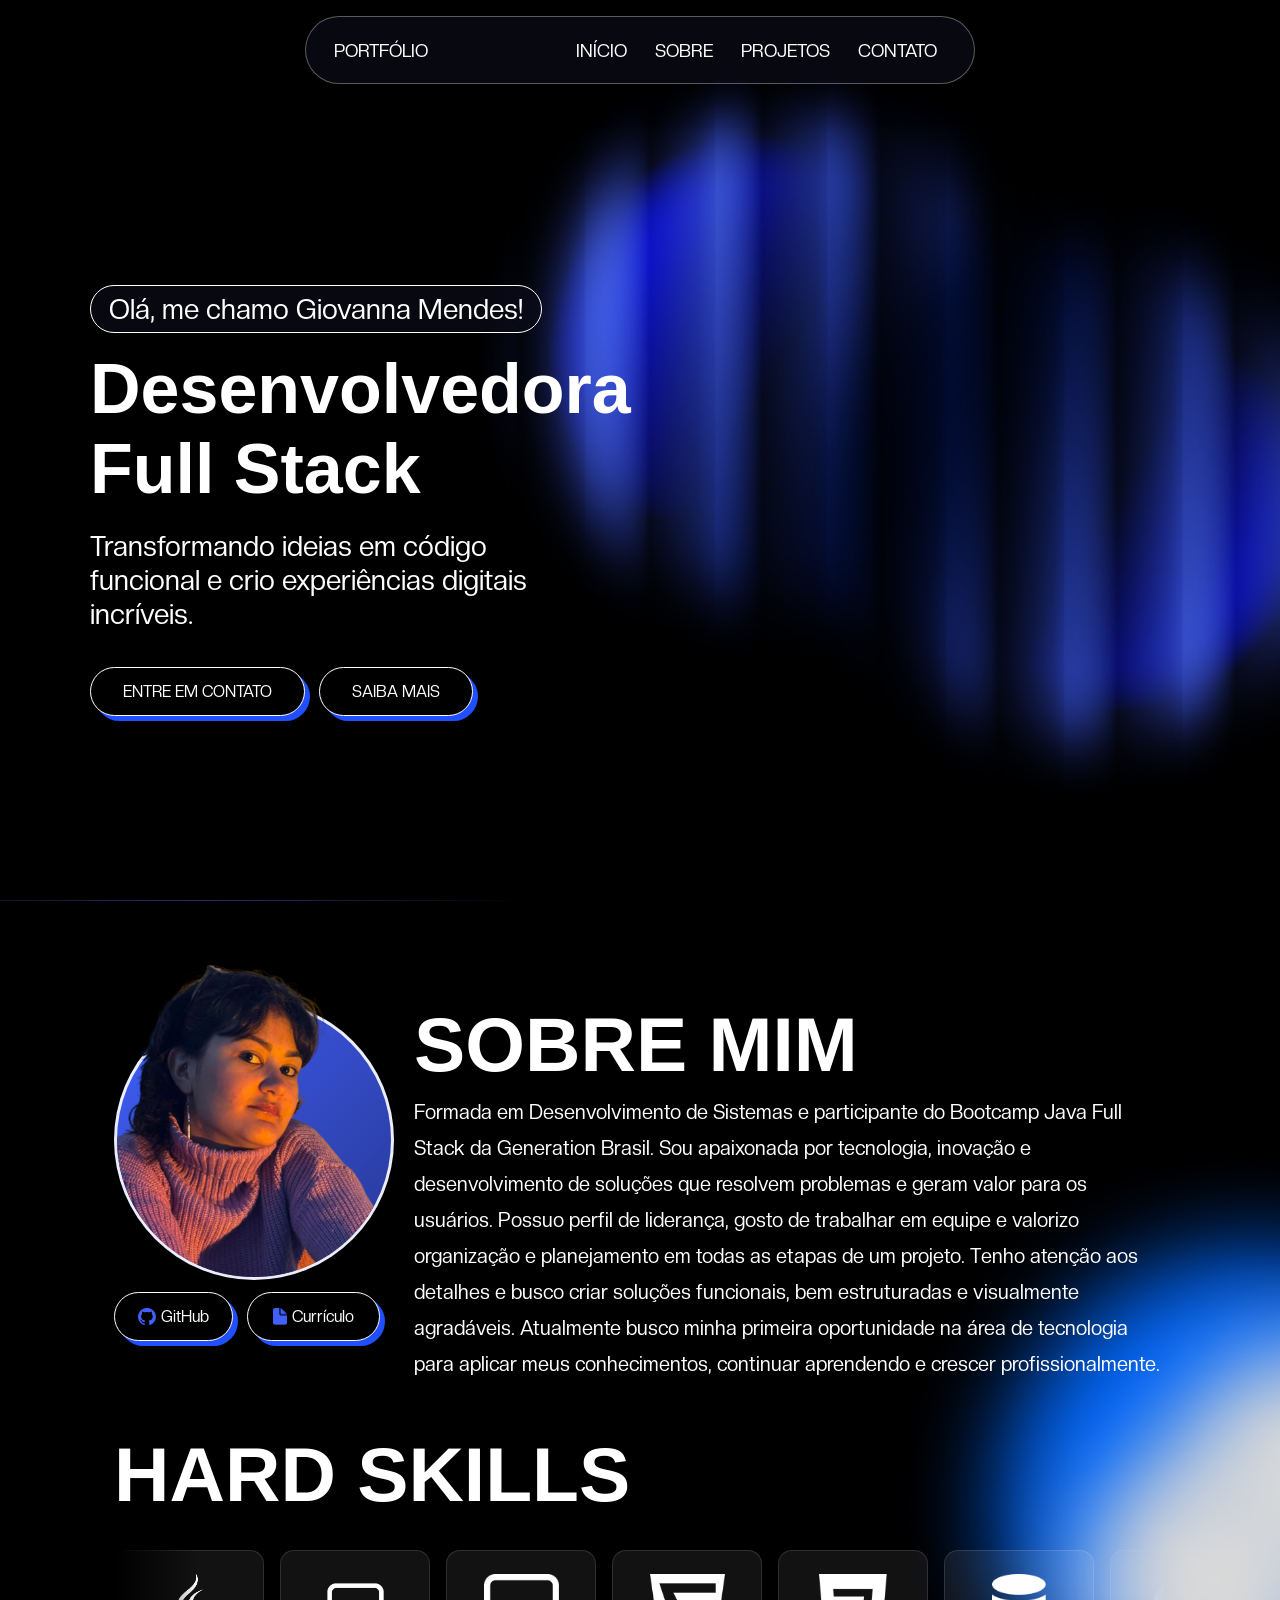
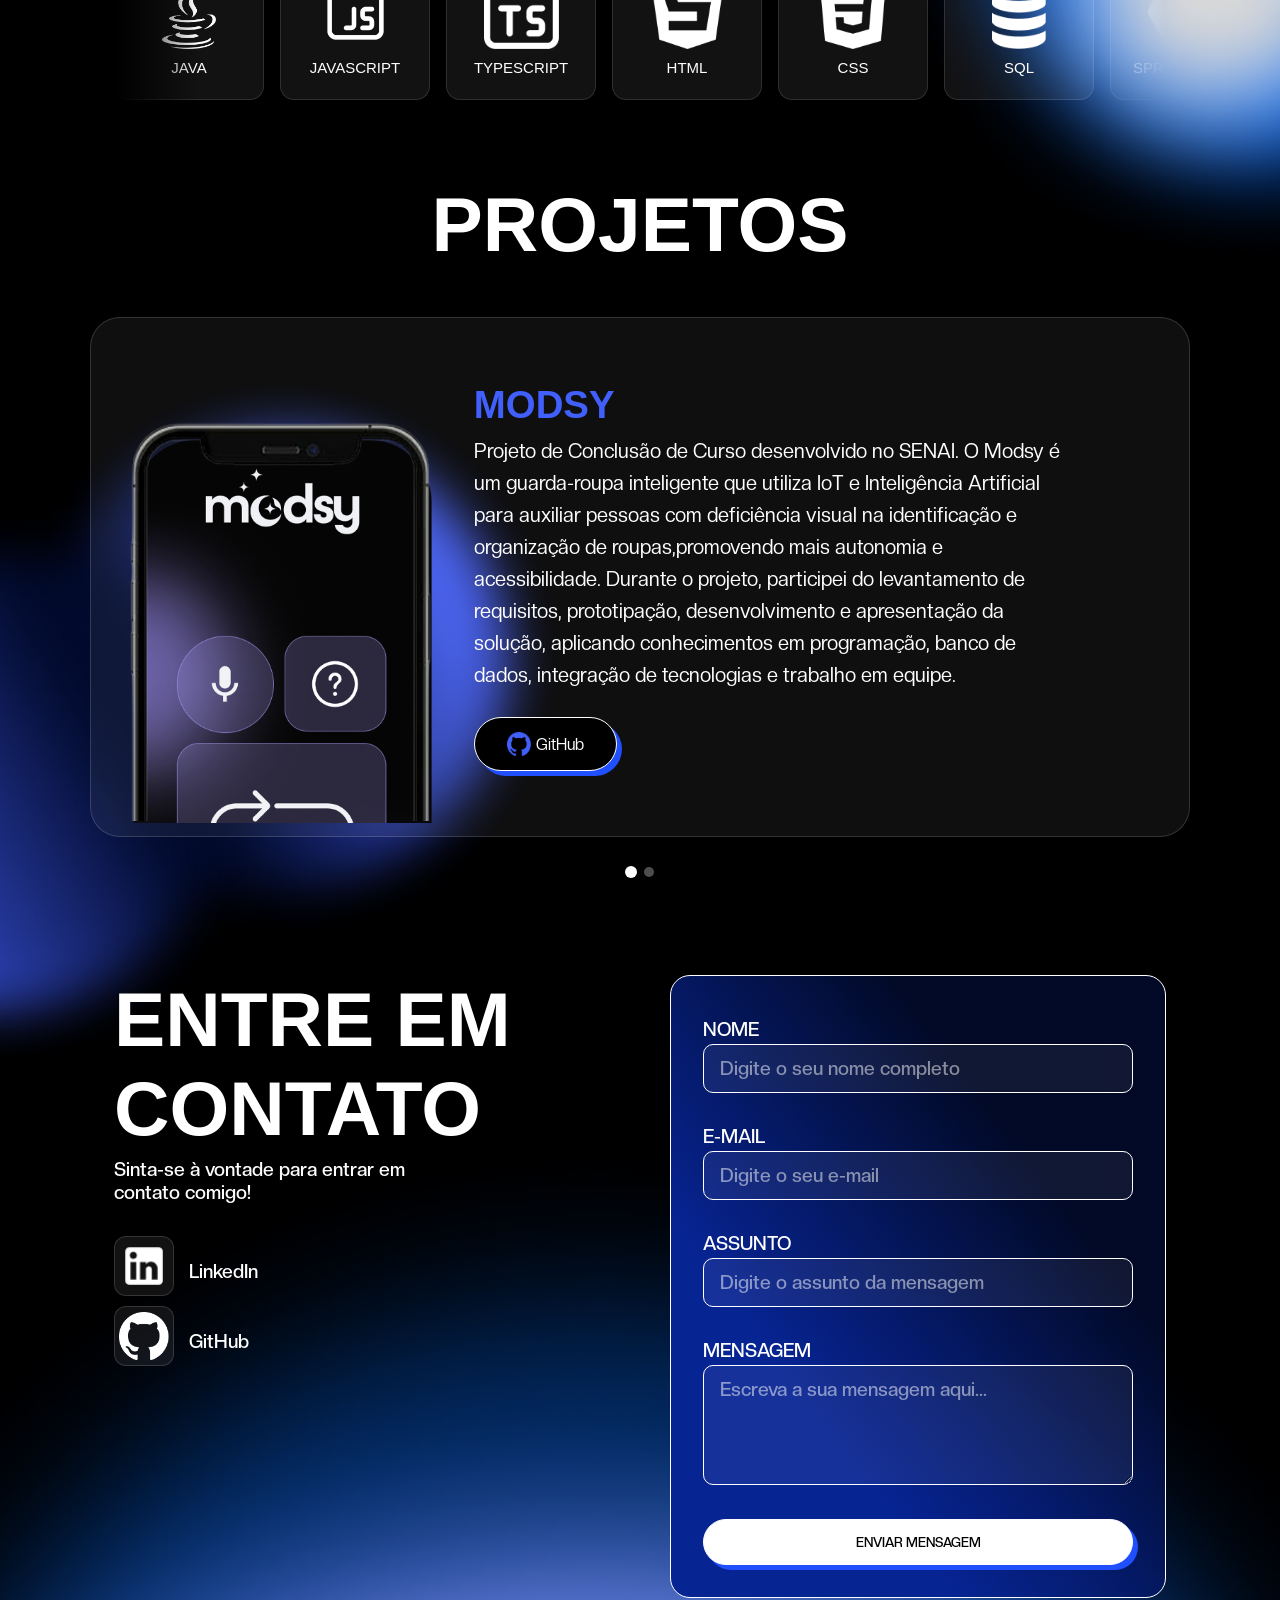
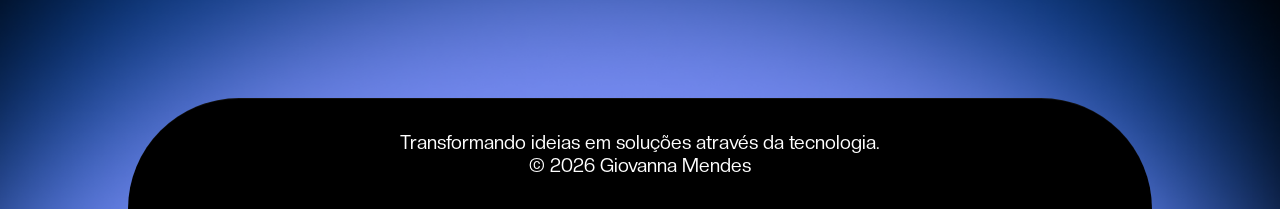
==== commit afdaa7e7: "up" ====
--- a/index.html
+++ b/index.html
@@ -282,8 +282,7 @@
                                 <p>Aplicação Full Stack com CRUD completo de publicações, usuários e temas. O back-end
                                     foi desenvolvido em Java com Spring Boot e Spring Security, com API documentada no
                                     Swagger e testada no Insomnia. O front-end foi criado em React com Axios, enquanto a
-                                    API e o banco de dados estão hospedados no Render. O deploy da interface será
-                                    realizado em breve no Vercel.</p>
+                                    API e o banco de dados estão hospedados no Render. O deploy da interface foi realizado no Vercel.</p>
 
                                 <div class="project-buttons">
                                     <a href="https://github.com/search?q=user%3AGiMendescCodes+topic%3Ablogpessoal&type=repositories"
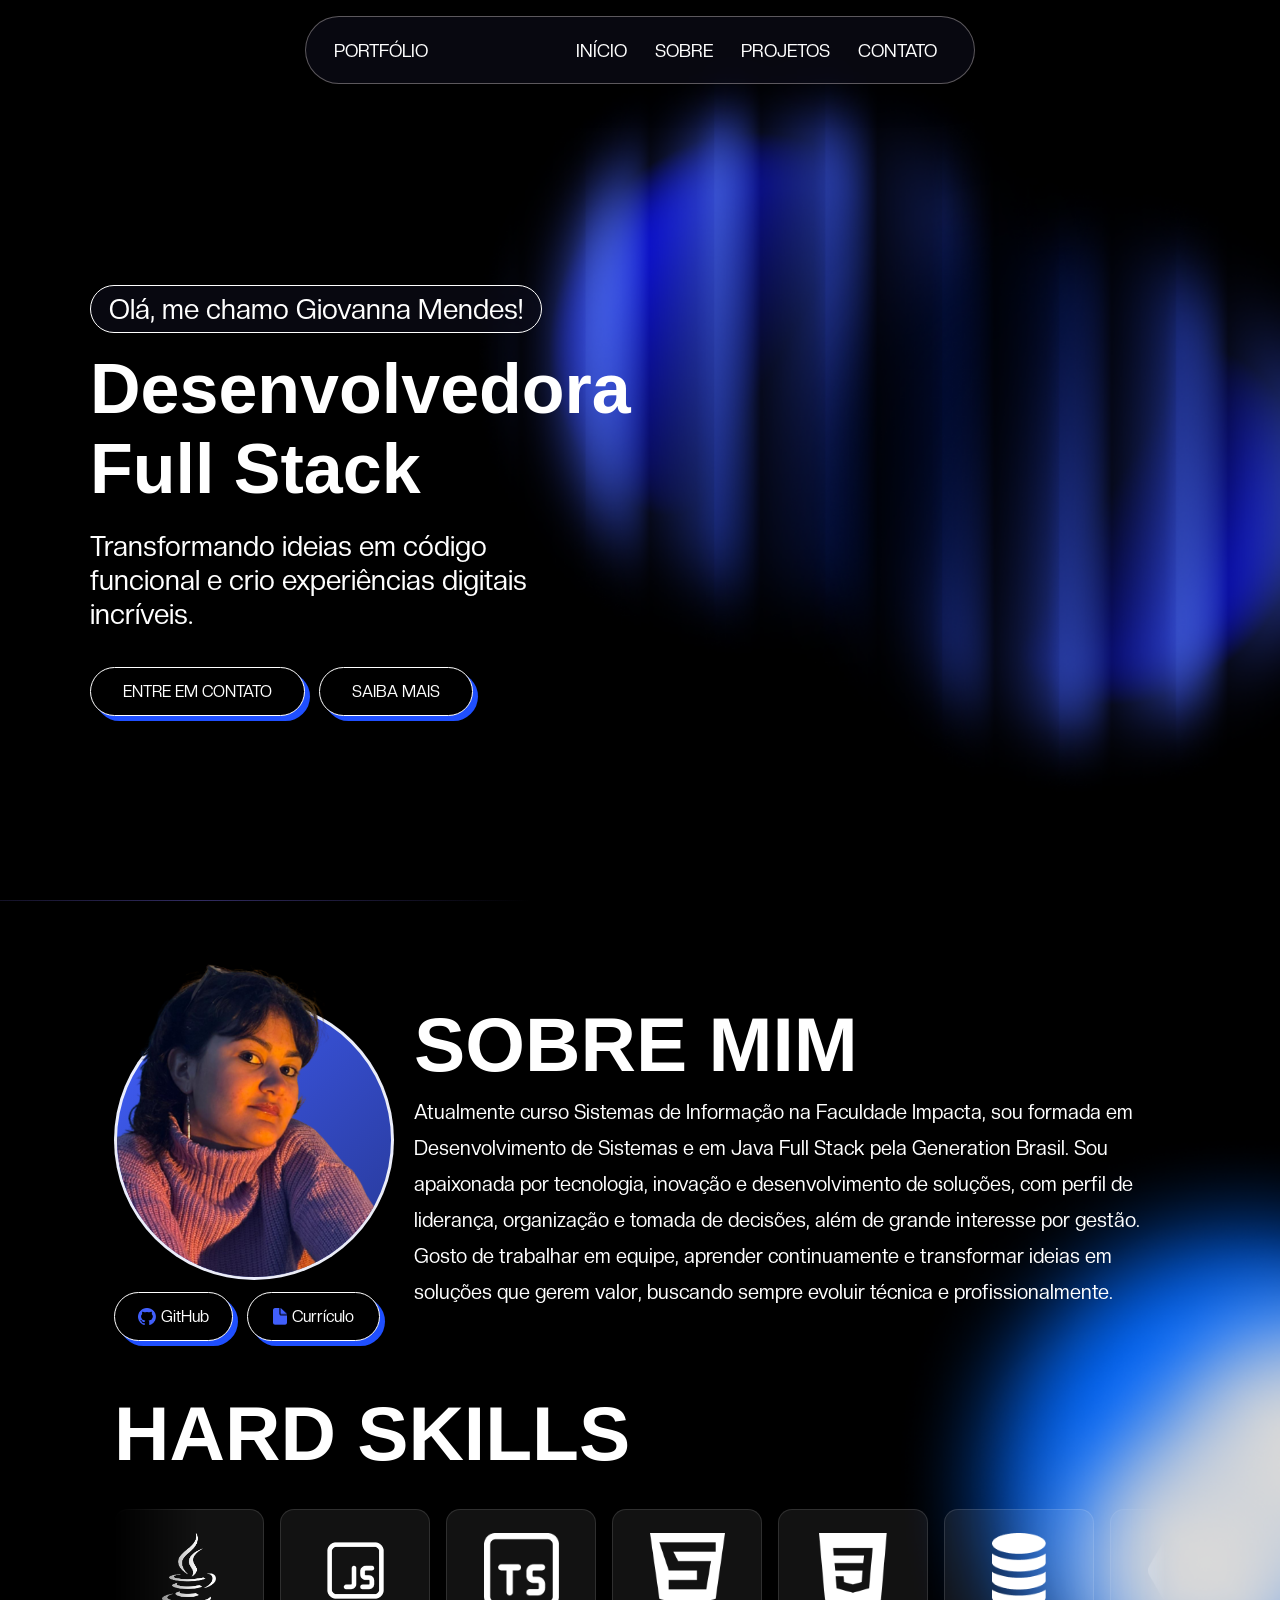
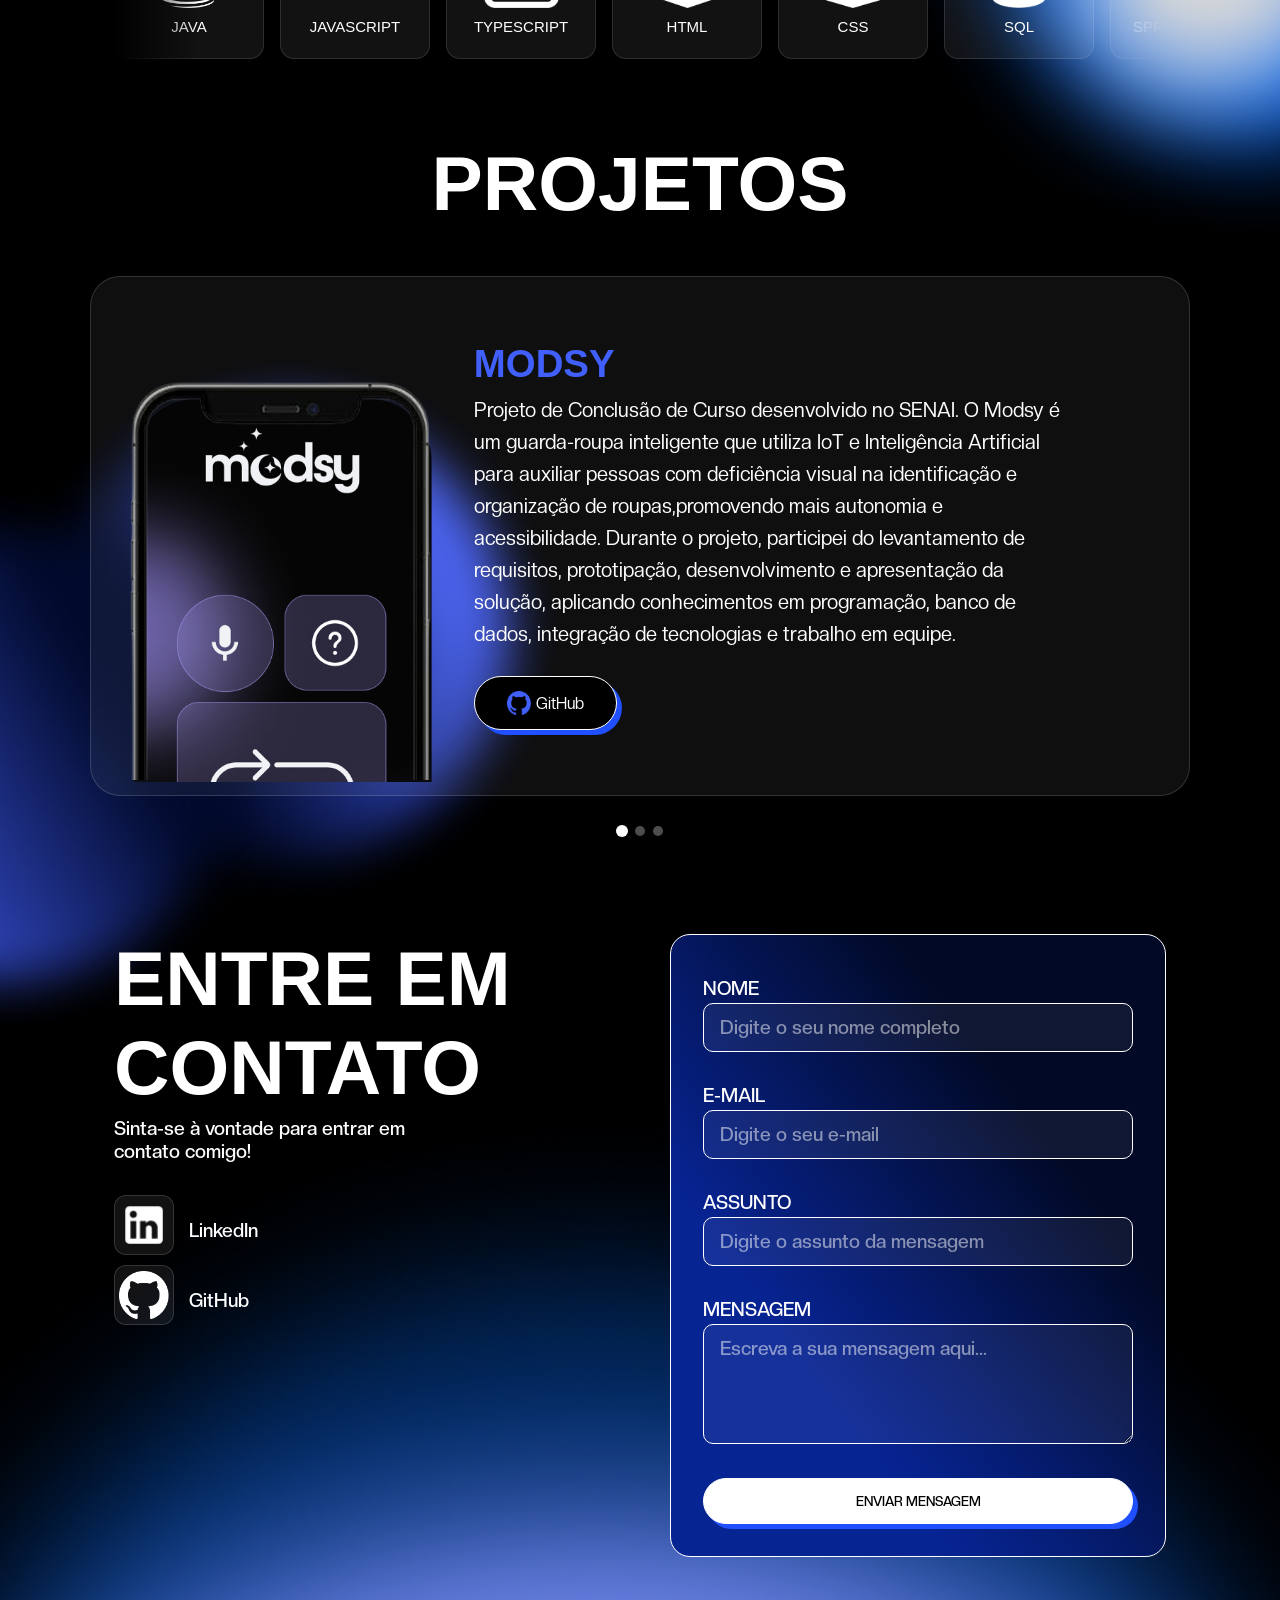
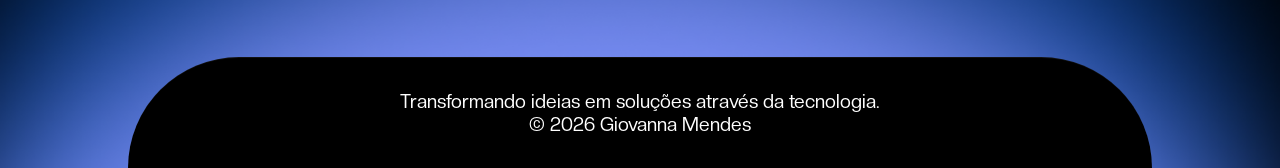
==== commit 42350a01: "adição do projeto FitFood e mudanças nos setor sobre" ====
--- a/index.html
+++ b/index.html
@@ -81,14 +81,7 @@
 
             <article class="about-content">
                 <h2>SOBRE MIM</h2>
-                <p>Formada em Desenvolvimento de Sistemas e participante do Bootcamp Java Full Stack da Generation
-                    Brasil. Sou apaixonada por tecnologia, inovação e desenvolvimento de soluções que resolvem problemas
-                    e geram valor para os usuários.
-                    Possuo perfil de liderança, gosto de trabalhar em equipe e valorizo organização e planejamento em
-                    todas as etapas de um projeto. Tenho atenção aos detalhes e busco criar soluções funcionais, bem
-                    estruturadas e visualmente agradáveis.
-                    Atualmente busco minha primeira oportunidade na área de tecnologia para aplicar meus conhecimentos,
-                    continuar aprendendo e crescer profissionalmente.</p>
+                <p>Atualmente curso Sistemas de Informação na Faculdade Impacta, sou formada em Desenvolvimento de Sistemas e em Java Full Stack pela Generation Brasil. Sou apaixonada por tecnologia, inovação e desenvolvimento de soluções, com perfil de liderança, organização e tomada de decisões, além de grande interesse por gestão. Gosto de trabalhar em equipe, aprender continuamente e transformar ideias em soluções que gerem valor, buscando sempre evoluir técnica e profissionalmente.</p>
                 </div>
             </article>
 
@@ -282,7 +275,8 @@
                                 <p>Aplicação Full Stack com CRUD completo de publicações, usuários e temas. O back-end
                                     foi desenvolvido em Java com Spring Boot e Spring Security, com API documentada no
                                     Swagger e testada no Insomnia. O front-end foi criado em React com Axios, enquanto a
-                                    API e o banco de dados estão hospedados no Render. O deploy da interface foi realizado no Vercel.</p>
+                                    API e o banco de dados estão hospedados no Render. O deploy da interface foi
+                                    realizado no Vercel.</p>
 
                                 <div class="project-buttons">
                                     <a href="https://github.com/search?q=user%3AGiMendescCodes+topic%3Ablogpessoal&type=repositories"
@@ -292,6 +286,39 @@
                                     </a>
 
                                     <a href="https://react-blogpessoal-three.vercel.app/" class="botao" target="_blank"
+                                        rel="noopener noreferrer">
+                                        <img src="assets/icons/deploy.png" alt="">
+                                        Deploy
+                                    </a>
+                                </div>
+                            </div>
+                        </article>
+                    </div>
+
+                    <!-- Card 3 -->
+                    <div class="swiper-slide">
+                        <article class="project-card project-card-blog">
+                            <figure class="project-image-blog">
+                                <img src="./assets/img/FitFood.png" alt="Projeto FitFood">
+                            </figure>
+
+                            <div class="project-content">
+                                <h3>FITFOOD</h3>
+                                <p>Aplicação Full Stack para gerenciamento da alimentação saudável, com cadastro de
+                                    usuários, cálculo de IMC e registro alimentar. O back-end foi desenvolvido em Java
+                                    com Spring Boot e Spring Security, com API documentada no Swagger e testada no
+                                    Insomnia. O front-end foi criado em React com TypeScript e Axios, enquanto a API e o
+                                    banco de dados estão hospedados no Render. O deploy da interface foi realizado no
+                                    Vercel.</p>
+
+                                <div class="project-buttons">
+                                    <a href="https://github.com/search?q=org%3AProjeto-Integrador-Grupo-06+topic%3Afitfood&type=repositories"
+                                        target="_blank" class="botao">
+                                        <img src="assets/icons/githubA.png" alt="">
+                                        GitHub
+                                    </a>
+
+                                    <a href="https://fitfood-pnei.vercel.app/" class="botao" target="_blank"
                                         rel="noopener noreferrer">
                                         <img src="assets/icons/deploy.png" alt="">
                                         Deploy
